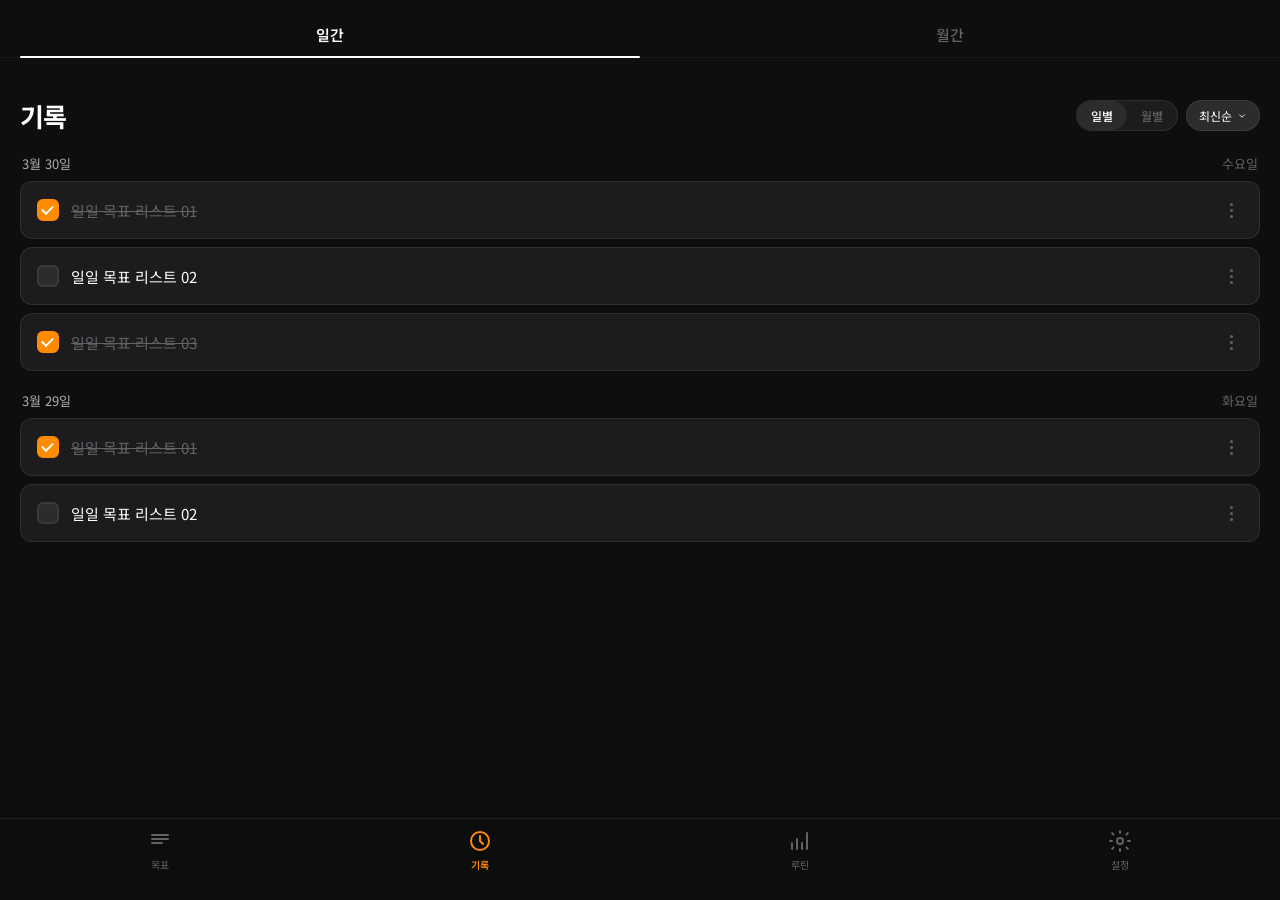
==== records.html @ 151c4922 "Add files via upload" ====
<!DOCTYPE html>
<html lang="ko">
<head>
<meta charset="UTF-8">
<meta name="viewport" content="width=device-width, initial-scale=1.0">
<title>기록</title>
<link href="https://fonts.googleapis.com/css2?family=Noto+Sans+KR:wght@400;500;600;700&display=swap" rel="stylesheet">
<link rel="stylesheet" href="common.css">
<style>
/* Sort/filter bar */
.filter-bar {
  display: flex; justify-content: flex-end; align-items: center;
  gap: 8px; margin-bottom: 20px;
}
.filter-btn {
  display: flex; align-items: center; gap: 5px;
  padding: 6px 12px; border-radius: var(--radius-full);
  background: var(--bg2); border: 1px solid var(--border);
  font-size: 12px; color: var(--text-2); cursor: pointer;
  font-family: inherit; transition: background 0.15s;
}
.filter-btn.active { background: var(--bg3); color: var(--text-1); }
.filter-btn:active { background: var(--bg3); }

/* View toggle → filter-btn 스타일과 동일하게 */
.view-toggle {
  display: flex; gap: 0;
  background: var(--bg2); border-radius: var(--radius-full);
  border: 1px solid var(--border); overflow: hidden;
}
.view-btn {
  padding: 6px 14px; font-size: 12px; font-weight: 500;
  color: var(--text-3); cursor: pointer; border: none;
  background: transparent; font-family: inherit;
  transition: all 0.15s; border-radius: var(--radius-full);
}
.view-btn.active { background: var(--bg3); color: var(--text-1); }

/* Date group */
.date-group { margin-bottom: 20px; }
.date-label {
  display: flex; justify-content: space-between;
  font-size: 13px; color: var(--text-3);
  margin-bottom: 8px; padding: 0 2px;
}
.date-label .date { color: var(--text-2); }

/* Calendar view */
.cal-header-row {
  display: flex; justify-content: space-between; align-items: center;
  margin-bottom: 12px;
}
.cal-month-btn {
  width: 30px; height: 30px; border-radius: 50%;
  background: var(--bg2); border: 1px solid var(--border);
  display: flex; align-items: center; justify-content: center;
  cursor: pointer;
}
.cal-month-title { font-size: 16px; font-weight: 600; }
.cal-days-header {
  display: grid; grid-template-columns: repeat(7,1fr);
  margin-bottom: 4px;
}
.cal-day-lbl {
  text-align: center; font-size: 11px;
  color: var(--text-3); padding: 4px 0;
}
.cal-grid { display: grid; grid-template-columns: repeat(7,1fr); gap: 3px; }
.cal-cell {
  display: flex; flex-direction: column; align-items: center;
  padding: 4px 2px; border-radius: var(--radius-sm);
  cursor: pointer; transition: background 0.15s;
}
.cal-cell:active { background: var(--bg3); }
.cal-cell.selected { background: var(--bg3); }
.cal-num { font-size: 13px; color: var(--text-2); line-height: 1.4; }
.cal-num.today { color: var(--orange); font-weight: 700; }
.cal-num.other { color: var(--text-3); opacity: 0.4; }
.cal-pct { font-size: 9px; color: var(--text-3); margin-top: 1px; }
.cal-pct.full { color: var(--text-2); }

.cal-divider { height: 0.5px; background: var(--border); margin: 16px 0; }
.cal-selected-label { font-size: 13px; color: var(--text-3); margin-bottom: 10px; }
</style>
</head>
<body>
  <div class="seg-wrap">
    <div class="seg-tab active" id="tab-daily" onclick="switchTab('daily')">일간</div>
    <div class="seg-tab" id="tab-monthly" onclick="switchTab('monthly')">월간</div>
  </div>

  <!-- Daily Records -->
  <div class="content" id="content-daily">
    <div class="page-header" style="margin-bottom:20px;">
      <div class="page-title">기록</div>
      <div style="display:flex;gap:8px;align-items:center;">
        <div class="view-toggle">
          <button class="view-btn active" id="daily-list-btn" onclick="setDailyView('list')">일별</button>
          <button class="view-btn" id="daily-cal-btn" onclick="setDailyView('calendar')">월별</button>
        </div>
        <button class="filter-btn active" id="daily-sort-btn" onclick="toggleSort(this)">
          최신순
          <svg width="10" height="10" viewBox="0 0 24 24" fill="none"><path d="M6 9l6 6 6-6" stroke="currentColor" stroke-width="2" stroke-linecap="round"/></svg>
        </button>
      </div>
    </div>

    <!-- List view -->
    <div id="daily-list-view">
      <div class="date-group">
        <div class="date-label"><span class="date">3월 30일</span><span>수요일</span></div>
        <div class="todo-list">
          <div class="todo-item">
            <div class="checkbox checked"></div>
            <span class="todo-text done">일일 목표 리스트 01</span>
            <div class="more-btn" onclick="toggleCtx(this)">
              <div class="more-dots"><span></span><span></span><span></span></div>
              <div class="ctx-menu">
                <div class="ctx-item" onclick="openEditSheet('daily', this)"><svg width="14" height="14" viewBox="0 0 24 24" fill="none"><path d="M11 4H4a2 2 0 00-2 2v14a2 2 0 002 2h14a2 2 0 002-2v-7" stroke="currentColor" stroke-width="2" stroke-linecap="round"/><path d="M18.5 2.5a2.121 2.121 0 013 3L12 15l-4 1 1-4 9.5-9.5z" stroke="currentColor" stroke-width="2" stroke-linecap="round"/></svg>수정</div>
                <div class="ctx-item delete" onclick="deleteItem(this)"><svg width="14" height="14" viewBox="0 0 24 24" fill="none"><polyline points="3 6 5 6 21 6" stroke="currentColor" stroke-width="2" stroke-linecap="round"/><path d="M19 6l-1 14a2 2 0 01-2 2H8a2 2 0 01-2-2L5 6" stroke="currentColor" stroke-width="2" stroke-linecap="round"/><path d="M10 11v6M14 11v6" stroke="currentColor" stroke-width="2" stroke-linecap="round"/></svg>삭제</div>
              </div>
            </div>
          </div>
          <div class="todo-item">
            <div class="checkbox"></div>
            <span class="todo-text">일일 목표 리스트 02</span>
            <div class="more-btn" onclick="toggleCtx(this)">
              <div class="more-dots"><span></span><span></span><span></span></div>
              <div class="ctx-menu">
                <div class="ctx-item" onclick="openEditSheet('daily', this)"><svg width="14" height="14" viewBox="0 0 24 24" fill="none"><path d="M11 4H4a2 2 0 00-2 2v14a2 2 0 002 2h14a2 2 0 002-2v-7" stroke="currentColor" stroke-width="2" stroke-linecap="round"/><path d="M18.5 2.5a2.121 2.121 0 013 3L12 15l-4 1 1-4 9.5-9.5z" stroke="currentColor" stroke-width="2" stroke-linecap="round"/></svg>수정</div>
                <div class="ctx-item delete" onclick="deleteItem(this)"><svg width="14" height="14" viewBox="0 0 24 24" fill="none"><polyline points="3 6 5 6 21 6" stroke="currentColor" stroke-width="2" stroke-linecap="round"/><path d="M19 6l-1 14a2 2 0 01-2 2H8a2 2 0 01-2-2L5 6" stroke="currentColor" stroke-width="2" stroke-linecap="round"/><path d="M10 11v6M14 11v6" stroke="currentColor" stroke-width="2" stroke-linecap="round"/></svg>삭제</div>
              </div>
            </div>
          </div>
          <div class="todo-item">
            <div class="checkbox checked"></div>
            <span class="todo-text done">일일 목표 리스트 03</span>
            <div class="more-btn" onclick="toggleCtx(this)">
              <div class="more-dots"><span></span><span></span><span></span></div>
              <div class="ctx-menu">
                <div class="ctx-item" onclick="openEditSheet('daily', this)"><svg width="14" height="14" viewBox="0 0 24 24" fill="none"><path d="M11 4H4a2 2 0 00-2 2v14a2 2 0 002 2h14a2 2 0 002-2v-7" stroke="currentColor" stroke-width="2" stroke-linecap="round"/><path d="M18.5 2.5a2.121 2.121 0 013 3L12 15l-4 1 1-4 9.5-9.5z" stroke="currentColor" stroke-width="2" stroke-linecap="round"/></svg>수정</div>
                <div class="ctx-item delete" onclick="deleteItem(this)"><svg width="14" height="14" viewBox="0 0 24 24" fill="none"><polyline points="3 6 5 6 21 6" stroke="currentColor" stroke-width="2" stroke-linecap="round"/><path d="M19 6l-1 14a2 2 0 01-2 2H8a2 2 0 01-2-2L5 6" stroke="currentColor" stroke-width="2" stroke-linecap="round"/><path d="M10 11v6M14 11v6" stroke="currentColor" stroke-width="2" stroke-linecap="round"/></svg>삭제</div>
              </div>
            </div>
          </div>
        </div>
      </div>

      <div class="date-group">
        <div class="date-label"><span class="date">3월 29일</span><span>화요일</span></div>
        <div class="todo-list">
          <div class="todo-item">
            <div class="checkbox checked"></div>
            <span class="todo-text done">일일 목표 리스트 01</span>
            <div class="more-btn" onclick="toggleCtx(this)">
              <div class="more-dots"><span></span><span></span><span></span></div>
              <div class="ctx-menu">
                <div class="ctx-item" onclick="openEditSheet('daily', this)"><svg width="14" height="14" viewBox="0 0 24 24" fill="none"><path d="M11 4H4a2 2 0 00-2 2v14a2 2 0 002 2h14a2 2 0 002-2v-7" stroke="currentColor" stroke-width="2" stroke-linecap="round"/><path d="M18.5 2.5a2.121 2.121 0 013 3L12 15l-4 1 1-4 9.5-9.5z" stroke="currentColor" stroke-width="2" stroke-linecap="round"/></svg>수정</div>
                <div class="ctx-item delete" onclick="deleteItem(this)"><svg width="14" height="14" viewBox="0 0 24 24" fill="none"><polyline points="3 6 5 6 21 6" stroke="currentColor" stroke-width="2" stroke-linecap="round"/><path d="M19 6l-1 14a2 2 0 01-2 2H8a2 2 0 01-2-2L5 6" stroke="currentColor" stroke-width="2" stroke-linecap="round"/><path d="M10 11v6M14 11v6" stroke="currentColor" stroke-width="2" stroke-linecap="round"/></svg>삭제</div>
              </div>
            </div>
          </div>
          <div class="todo-item">
            <div class="checkbox"></div>
            <span class="todo-text">일일 목표 리스트 02</span>
            <div class="more-btn" onclick="toggleCtx(this)">
              <div class="more-dots"><span></span><span></span><span></span></div>
              <div class="ctx-menu">
                <div class="ctx-item" onclick="openEditSheet('daily', this)"><svg width="14" height="14" viewBox="0 0 24 24" fill="none"><path d="M11 4H4a2 2 0 00-2 2v14a2 2 0 002 2h14a2 2 0 002-2v-7" stroke="currentColor" stroke-width="2" stroke-linecap="round"/><path d="M18.5 2.5a2.121 2.121 0 013 3L12 15l-4 1 1-4 9.5-9.5z" stroke="currentColor" stroke-width="2" stroke-linecap="round"/></svg>수정</div>
                <div class="ctx-item delete" onclick="deleteItem(this)"><svg width="14" height="14" viewBox="0 0 24 24" fill="none"><polyline points="3 6 5 6 21 6" stroke="currentColor" stroke-width="2" stroke-linecap="round"/><path d="M19 6l-1 14a2 2 0 01-2 2H8a2 2 0 01-2-2L5 6" stroke="currentColor" stroke-width="2" stroke-linecap="round"/><path d="M10 11v6M14 11v6" stroke="currentColor" stroke-width="2" stroke-linecap="round"/></svg>삭제</div>
              </div>
            </div>
          </div>
        </div>
      </div>
    </div>

    <!-- Calendar view -->
    <div id="daily-cal-view" style="display:none;">
      <div class="cal-header-row">
        <div class="cal-month-btn"><svg width="12" height="12" viewBox="0 0 24 24" fill="none"><path d="M15 18l-6-6 6-6" stroke="white" stroke-width="2" stroke-linecap="round"/></svg></div>
        <span class="cal-month-title">2026년 3월</span>
        <div class="cal-month-btn"><svg width="12" height="12" viewBox="0 0 24 24" fill="none"><path d="M9 18l6-6-6-6" stroke="white" stroke-width="2" stroke-linecap="round"/></svg></div>
      </div>
      <div class="cal-days-header">
        <div class="cal-day-lbl">일</div><div class="cal-day-lbl">월</div><div class="cal-day-lbl">화</div>
        <div class="cal-day-lbl">수</div><div class="cal-day-lbl">목</div><div class="cal-day-lbl">금</div><div class="cal-day-lbl">토</div>
      </div>
      <div class="cal-grid">
        <div class="cal-cell"><span class="cal-num other">1</span></div>
        <div class="cal-cell"><span class="cal-num">2</span><span class="cal-pct">10%</span></div>
        <div class="cal-cell"><span class="cal-num">3</span><span class="cal-pct">20%</span></div>
        <div class="cal-cell"><span class="cal-num">4</span><span class="cal-pct">34%</span></div>
        <div class="cal-cell"><span class="cal-num">5</span><span class="cal-pct full">100%</span></div>
        <div class="cal-cell"><span class="cal-num">6</span><span class="cal-pct"></span></div>
        <div class="cal-cell"><span class="cal-num">7</span><span class="cal-pct"></span></div>
        <div class="cal-cell"><span class="cal-num">8</span><span class="cal-pct"></span></div>
        <div class="cal-cell"><span class="cal-num">9</span><span class="cal-pct"></span></div>
        <div class="cal-cell"><span class="cal-num">10</span><span class="cal-pct full">100%</span></div>
        <div class="cal-cell"><span class="cal-num">11</span><span class="cal-pct">90%</span></div>
        <div class="cal-cell"><span class="cal-num">12</span><span class="cal-pct">40%</span></div>
        <div class="cal-cell"><span class="cal-num">13</span><span class="cal-pct">20%</span></div>
        <div class="cal-cell"><span class="cal-num">14</span><span class="cal-pct full">100%</span></div>
        <div class="cal-cell"><span class="cal-num">15</span><span class="cal-pct"></span></div>
        <div class="cal-cell"><span class="cal-num">16</span><span class="cal-pct"></span></div>
        <div class="cal-cell"><span class="cal-num">17</span><span class="cal-pct full">100%</span></div>
        <div class="cal-cell"><span class="cal-num">18</span><span class="cal-pct">50%</span></div>
        <div class="cal-cell"><span class="cal-num">19</span><span class="cal-pct full">100%</span></div>
        <div class="cal-cell"><span class="cal-num">20</span><span class="cal-pct"></span></div>
        <div class="cal-cell"><span class="cal-num">21</span><span class="cal-pct">60%</span></div>
        <div class="cal-cell"><span class="cal-num">22</span><span class="cal-pct">50%</span></div>
        <div class="cal-cell"><span class="cal-num">23</span><span class="cal-pct full">100%</span></div>
        <div class="cal-cell"><span class="cal-num">24</span><span class="cal-pct full">100%</span></div>
        <div class="cal-cell"><span class="cal-num">25</span><span class="cal-pct full">100%</span></div>
        <div class="cal-cell"><span class="cal-num">26</span><span class="cal-pct">80%</span></div>
        <div class="cal-cell"><span class="cal-num">27</span><span class="cal-pct"></span></div>
        <div class="cal-cell"><span class="cal-num">28</span><span class="cal-pct full">100%</span></div>
        <div class="cal-cell"><span class="cal-num">29</span><span class="cal-pct"></span></div>
        <div class="cal-cell selected"><span class="cal-num today">30</span><span class="cal-pct full">100%</span></div>
        <div class="cal-cell"><span class="cal-num other">1</span></div>
        <div class="cal-cell"><span class="cal-num other">2</span></div>
        <div class="cal-cell"><span class="cal-num other">3</span></div>
      </div>

      <div class="cal-divider"></div>
      <div class="cal-selected-label">3월 30일 수요일</div>
      <div class="todo-list">
        <div class="todo-item">
          <div class="checkbox checked"></div>
          <span class="todo-text done">일일 목표 리스트 01</span>
          <div class="more-btn" onclick="toggleCtx(this)">
            <div class="more-dots"><span></span><span></span><span></span></div>
            <div class="ctx-menu">
              <div class="ctx-item" onclick="openEditSheet('daily', this)"><svg width="14" height="14" viewBox="0 0 24 24" fill="none"><path d="M11 4H4a2 2 0 00-2 2v14a2 2 0 002 2h14a2 2 0 002-2v-7" stroke="currentColor" stroke-width="2" stroke-linecap="round"/><path d="M18.5 2.5a2.121 2.121 0 013 3L12 15l-4 1 1-4 9.5-9.5z" stroke="currentColor" stroke-width="2" stroke-linecap="round"/></svg>수정</div>
              <div class="ctx-item delete" onclick="deleteItem(this)"><svg width="14" height="14" viewBox="0 0 24 24" fill="none"><polyline points="3 6 5 6 21 6" stroke="currentColor" stroke-width="2" stroke-linecap="round"/><path d="M19 6l-1 14a2 2 0 01-2 2H8a2 2 0 01-2-2L5 6" stroke="currentColor" stroke-width="2" stroke-linecap="round"/><path d="M10 11v6M14 11v6" stroke="currentColor" stroke-width="2" stroke-linecap="round"/></svg>삭제</div>
            </div>
          </div>
        </div>
      </div>
    </div>
  </div>

  <!-- Monthly Records -->
  <div class="content" id="content-monthly" style="display:none;">
    <div class="page-header" style="margin-bottom:20px;">
      <div class="page-title">기록</div>
      <button class="filter-btn active" onclick="toggleSort(this)">
        최신순
        <svg width="10" height="10" viewBox="0 0 24 24" fill="none"><path d="M6 9l6 6 6-6" stroke="currentColor" stroke-width="2" stroke-linecap="round"/></svg>
      </button>
    </div>

    <div class="date-group">
      <div class="date-label"><span>3월, 2026년</span></div>
      <div class="todo-list">
        <div class="todo-item">
          <div class="checkbox checked"></div>
          <span class="todo-text done">월간 목표 리스트 01</span>
          <div class="more-btn" onclick="toggleCtx(this)">
            <div class="more-dots"><span></span><span></span><span></span></div>
            <div class="ctx-menu">
              <div class="ctx-item" onclick="openEditSheet('monthly', this)"><svg width="14" height="14" viewBox="0 0 24 24" fill="none"><path d="M11 4H4a2 2 0 00-2 2v14a2 2 0 002 2h14a2 2 0 002-2v-7" stroke="currentColor" stroke-width="2" stroke-linecap="round"/><path d="M18.5 2.5a2.121 2.121 0 013 3L12 15l-4 1 1-4 9.5-9.5z" stroke="currentColor" stroke-width="2" stroke-linecap="round"/></svg>수정</div>
              <div class="ctx-item delete" onclick="deleteItem(this)"><svg width="14" height="14" viewBox="0 0 24 24" fill="none"><polyline points="3 6 5 6 21 6" stroke="currentColor" stroke-width="2" stroke-linecap="round"/><path d="M19 6l-1 14a2 2 0 01-2 2H8a2 2 0 01-2-2L5 6" stroke="currentColor" stroke-width="2" stroke-linecap="round"/><path d="M10 11v6M14 11v6" stroke="currentColor" stroke-width="2" stroke-linecap="round"/></svg>삭제</div>
            </div>
          </div>
        </div>
        <div class="todo-item">
          <div class="checkbox"></div>
          <span class="todo-text">월간 목표 리스트 02</span>
          <div class="more-btn" onclick="toggleCtx(this)">
            <div class="more-dots"><span></span><span></span><span></span></div>
            <div class="ctx-menu">
              <div class="ctx-item" onclick="openEditSheet('monthly', this)"><svg width="14" height="14" viewBox="0 0 24 24" fill="none"><path d="M11 4H4a2 2 0 00-2 2v14a2 2 0 002 2h14a2 2 0 002-2v-7" stroke="currentColor" stroke-width="2" stroke-linecap="round"/><path d="M18.5 2.5a2.121 2.121 0 013 3L12 15l-4 1 1-4 9.5-9.5z" stroke="currentColor" stroke-width="2" stroke-linecap="round"/></svg>수정</div>
              <div class="ctx-item delete" onclick="deleteItem(this)"><svg width="14" height="14" viewBox="0 0 24 24" fill="none"><polyline points="3 6 5 6 21 6" stroke="currentColor" stroke-width="2" stroke-linecap="round"/><path d="M19 6l-1 14a2 2 0 01-2 2H8a2 2 0 01-2-2L5 6" stroke="currentColor" stroke-width="2" stroke-linecap="round"/><path d="M10 11v6M14 11v6" stroke="currentColor" stroke-width="2" stroke-linecap="round"/></svg>삭제</div>
            </div>
          </div>
        </div>
        <div class="todo-item">
          <div class="checkbox"></div>
          <span class="todo-text">월간 목표 리스트 03</span>
          <div class="more-btn" onclick="toggleCtx(this)">
            <div class="more-dots"><span></span><span></span><span></span></div>
            <div class="ctx-menu">
              <div class="ctx-item" onclick="openEditSheet('monthly', this)"><svg width="14" height="14" viewBox="0 0 24 24" fill="none"><path d="M11 4H4a2 2 0 00-2 2v14a2 2 0 002 2h14a2 2 0 002-2v-7" stroke="currentColor" stroke-width="2" stroke-linecap="round"/><path d="M18.5 2.5a2.121 2.121 0 013 3L12 15l-4 1 1-4 9.5-9.5z" stroke="currentColor" stroke-width="2" stroke-linecap="round"/></svg>수정</div>
              <div class="ctx-item delete" onclick="deleteItem(this)"><svg width="14" height="14" viewBox="0 0 24 24" fill="none"><polyline points="3 6 5 6 21 6" stroke="currentColor" stroke-width="2" stroke-linecap="round"/><path d="M19 6l-1 14a2 2 0 01-2 2H8a2 2 0 01-2-2L5 6" stroke="currentColor" stroke-width="2" stroke-linecap="round"/><path d="M10 11v6M14 11v6" stroke="currentColor" stroke-width="2" stroke-linecap="round"/></svg>삭제</div>
            </div>
          </div>
        </div>
      </div>
    </div>

    <div class="date-group">
      <div class="date-label"><span>2월, 2026년</span></div>
      <div class="todo-list">
        <div class="todo-item"><div class="checkbox checked"></div><span class="todo-text done">월간 목표 리스트 01</span><div class="more-btn" onclick="toggleCtx(this)"><div class="more-dots"><span></span><span></span><span></span></div><div class="ctx-menu"><div class="ctx-item" onclick="openEditSheet('monthly',this)"><svg width="14" height="14" viewBox="0 0 24 24" fill="none"><path d="M11 4H4a2 2 0 00-2 2v14a2 2 0 002 2h14a2 2 0 002-2v-7" stroke="currentColor" stroke-width="2" stroke-linecap="round"/><path d="M18.5 2.5a2.121 2.121 0 013 3L12 15l-4 1 1-4 9.5-9.5z" stroke="currentColor" stroke-width="2" stroke-linecap="round"/></svg>수정</div><div class="ctx-item delete" onclick="deleteItem(this)"><svg width="14" height="14" viewBox="0 0 24 24" fill="none"><polyline points="3 6 5 6 21 6" stroke="currentColor" stroke-width="2" stroke-linecap="round"/><path d="M19 6l-1 14a2 2 0 01-2 2H8a2 2 0 01-2-2L5 6" stroke="currentColor" stroke-width="2" stroke-linecap="round"/><path d="M10 11v6M14 11v6" stroke="currentColor" stroke-width="2" stroke-linecap="round"/></svg>삭제</div></div></div></div>
        <div class="todo-item"><div class="checkbox"></div><span class="todo-text">월간 목표 리스트 02</span><div class="more-btn" onclick="toggleCtx(this)"><div class="more-dots"><span></span><span></span><span></span></div><div class="ctx-menu"><div class="ctx-item" onclick="openEditSheet('monthly',this)"><svg width="14" height="14" viewBox="0 0 24 24" fill="none"><path d="M11 4H4a2 2 0 00-2 2v14a2 2 0 002 2h14a2 2 0 002-2v-7" stroke="currentColor" stroke-width="2" stroke-linecap="round"/><path d="M18.5 2.5a2.121 2.121 0 013 3L12 15l-4 1 1-4 9.5-9.5z" stroke="currentColor" stroke-width="2" stroke-linecap="round"/></svg>수정</div><div class="ctx-item delete" onclick="deleteItem(this)"><svg width="14" height="14" viewBox="0 0 24 24" fill="none"><polyline points="3 6 5 6 21 6" stroke="currentColor" stroke-width="2" stroke-linecap="round"/><path d="M19 6l-1 14a2 2 0 01-2 2H8a2 2 0 01-2-2L5 6" stroke="currentColor" stroke-width="2" stroke-linecap="round"/><path d="M10 11v6M14 11v6" stroke="currentColor" stroke-width="2" stroke-linecap="round"/></svg>삭제</div></div></div></div>
        <div class="todo-item"><div class="checkbox"></div><span class="todo-text">월간 목표 리스트 03</span><div class="more-btn" onclick="toggleCtx(this)"><div class="more-dots"><span></span><span></span><span></span></div><div class="ctx-menu"><div class="ctx-item" onclick="openEditSheet('monthly',this)"><svg width="14" height="14" viewBox="0 0 24 24" fill="none"><path d="M11 4H4a2 2 0 00-2 2v14a2 2 0 002 2h14a2 2 0 002-2v-7" stroke="currentColor" stroke-width="2" stroke-linecap="round"/><path d="M18.5 2.5a2.121 2.121 0 013 3L12 15l-4 1 1-4 9.5-9.5z" stroke="currentColor" stroke-width="2" stroke-linecap="round"/></svg>수정</div><div class="ctx-item delete" onclick="deleteItem(this)"><svg width="14" height="14" viewBox="0 0 24 24" fill="none"><polyline points="3 6 5 6 21 6" stroke="currentColor" stroke-width="2" stroke-linecap="round"/><path d="M19 6l-1 14a2 2 0 01-2 2H8a2 2 0 01-2-2L5 6" stroke="currentColor" stroke-width="2" stroke-linecap="round"/><path d="M10 11v6M14 11v6" stroke="currentColor" stroke-width="2" stroke-linecap="round"/></svg>삭제</div></div></div></div>
      </div>
    </div>

    <div class="date-group">
      <div class="date-label"><span>1월, 2026년</span></div>
      <div class="todo-list">
        <div class="todo-item"><div class="checkbox checked"></div><span class="todo-text done">월간 목표 리스트 01</span><div class="more-btn" onclick="toggleCtx(this)"><div class="more-dots"><span></span><span></span><span></span></div><div class="ctx-menu"><div class="ctx-item"><svg width="14" height="14" viewBox="0 0 24 24" fill="none"><path d="M11 4H4a2 2 0 00-2 2v14a2 2 0 002 2h14a2 2 0 002-2v-7" stroke="currentColor" stroke-width="2" stroke-linecap="round"/><path d="M18.5 2.5a2.121 2.121 0 013 3L12 15l-4 1 1-4 9.5-9.5z" stroke="currentColor" stroke-width="2" stroke-linecap="round"/></svg>수정</div><div class="ctx-item delete" onclick="deleteItem(this)"><svg width="14" height="14" viewBox="0 0 24 24" fill="none"><polyline points="3 6 5 6 21 6" stroke="currentColor" stroke-width="2" stroke-linecap="round"/><path d="M19 6l-1 14a2 2 0 01-2 2H8a2 2 0 01-2-2L5 6" stroke="currentColor" stroke-width="2" stroke-linecap="round"/><path d="M10 11v6M14 11v6" stroke="currentColor" stroke-width="2" stroke-linecap="round"/></svg>삭제</div></div></div></div>
      </div>
    </div>
  </div>

  <!-- Tab Bar -->
  <div class="tab-bar">
    <a class="tab-item" href="index.html">
      <svg class="tab-icon" viewBox="0 0 24 24" fill="none"><path d="M4 6h16M4 10h16M4 14h10" stroke="#636366" stroke-width="2" stroke-linecap="round"/></svg>
      <span class="tab-label">목표</span>
    </a>
    <a class="tab-item" href="records.html">
      <svg class="tab-icon" viewBox="0 0 24 24" fill="none"><circle cx="12" cy="12" r="9" stroke="#FF8C00" stroke-width="2"/><polyline points="12 7 12 12 15 15" stroke="#FF8C00" stroke-width="2" stroke-linecap="round"/></svg>
      <span class="tab-label active">기록</span>
    </a>
    <a class="tab-item" href="routine.html">
      <svg class="tab-icon" viewBox="0 0 24 24" fill="none"><path d="M4 20V14M9 20V10M14 20V14M19 20V4" stroke="#636366" stroke-width="2" stroke-linecap="round"/></svg>
      <span class="tab-label">루틴</span>
    </a>
    <a class="tab-item" href="settings.html">
      <svg class="tab-icon" viewBox="0 0 24 24" fill="none"><circle cx="12" cy="12" r="3" stroke="#636366" stroke-width="2"/><path d="M12 2v2M12 20v2M4.22 4.22l1.42 1.42M18.36 18.36l1.42 1.42M2 12h2M20 12h2M4.22 19.78l1.42-1.42M18.36 5.64l1.42-1.42" stroke="#636366" stroke-width="2" stroke-linecap="round"/></svg>
      <span class="tab-label">설정</span>
    </a>
  </div>

  <!-- Edit sheet: 일간 -->
  <div class="sheet-overlay" id="sheet-daily-edit">
    <div class="sheet">
      <div class="sheet-handle"></div>
      <div class="sheet-title">일간 목표 수정하기</div>
      <div class="form-label">목표 설정</div>
      <div class="input-wrap">
        <input class="form-input has-value" id="daily-edit-input" type="text">
        <div class="input-clear show" onclick="document.getElementById('daily-edit-input').value=''"></div>
      </div>
      <div class="form-label">루틴 설정</div>
      <div class="chip-row">
        <button class="chip" onclick="selChip(this,'excl')">없음</button>
        <button class="chip selected" onclick="selChip(this,'excl')">매일</button>
        <button class="chip" onclick="selChip(this,'multi')">월</button>
        <button class="chip" onclick="selChip(this,'multi')">화</button>
        <button class="chip" onclick="selChip(this,'multi')">수</button>
        <button class="chip" onclick="selChip(this,'multi')">목</button>
        <button class="chip" onclick="selChip(this,'multi')">금</button>
      </div>
      <div class="sheet-btns">
        <button class="btn btn-cancel" onclick="closeSheet('daily-edit')">취소</button>
        <button class="btn btn-save" onclick="closeSheet('daily-edit')">저장</button>
      </div>
    </div>
  </div>

  <!-- Edit sheet: 월간 -->
  <div class="sheet-overlay" id="sheet-monthly-edit">
    <div class="sheet">
      <div class="sheet-handle"></div>
      <div class="sheet-title">월간 목표 수정하기</div>
      <div class="form-label">목표 설정</div>
      <div class="input-wrap">
        <input class="form-input has-value" id="monthly-edit-input" type="text">
        <div class="input-clear show" onclick="document.getElementById('monthly-edit-input').value=''"></div>
      </div>
      <div class="form-label">루틴 설정</div>
      <div class="chip-row">
        <button class="chip" onclick="selChipSingle(this)">없음</button>
        <button class="chip selected" onclick="selChipSingle(this)">매월</button>
        <button class="chip" onclick="selChipSingle(this)">1월</button>
        <button class="chip" onclick="selChipSingle(this)">2월</button>
        <button class="chip" onclick="selChipSingle(this)">3월</button>
        <button class="chip" onclick="selChipSingle(this)">4월</button>
      </div>
      <div class="sheet-btns">
        <button class="btn btn-cancel" onclick="closeSheet('monthly-edit')">취소</button>
        <button class="btn btn-save" onclick="closeSheet('monthly-edit')">저장</button>
      </div>
    </div>
  </div>

</div>
<script>
let currentTab = 'daily';

function switchTab(tab) {
  currentTab = tab;
  document.getElementById('tab-daily').classList.toggle('active', tab === 'daily');
  document.getElementById('tab-monthly').classList.toggle('active', tab === 'monthly');
  document.getElementById('content-daily').style.display = tab === 'daily' ? 'block' : 'none';
  document.getElementById('content-monthly').style.display = tab === 'monthly' ? 'block' : 'none';
}

function setDailyView(view) {
  document.getElementById('daily-list-btn').classList.toggle('active', view === 'list');
  document.getElementById('daily-cal-btn').classList.toggle('active', view === 'calendar');
  document.getElementById('daily-list-view').style.display = view === 'list' ? 'block' : 'none';
  document.getElementById('daily-cal-view').style.display = view === 'calendar' ? 'block' : 'none';
  const sortBtn = document.getElementById('daily-sort-btn');
  if (view === 'calendar') {
    sortBtn.disabled = true;
    sortBtn.classList.remove('active');
    sortBtn.style.opacity = '0.3';
    sortBtn.style.cursor = 'not-allowed';
  } else {
    sortBtn.disabled = false;
    sortBtn.classList.add('active');
    sortBtn.style.opacity = '1';
    sortBtn.style.cursor = 'pointer';
  }
}

function toggleSort(btn) {
  const isLatest = btn.textContent.trim().startsWith('최신순');
  btn.innerHTML = isLatest
    ? '오래된순 <svg width="10" height="10" viewBox="0 0 24 24" fill="none"><path d="M6 15l6-6 6 6" stroke="currentColor" stroke-width="2" stroke-linecap="round"/></svg>'
    : '최신순 <svg width="10" height="10" viewBox="0 0 24 24" fill="none"><path d="M6 9l6 6 6-6" stroke="currentColor" stroke-width="2" stroke-linecap="round"/></svg>';
}

function toggleCtx(btn) {
  document.querySelectorAll('.ctx-menu.open').forEach(m => {
    if (m !== btn.querySelector('.ctx-menu')) m.classList.remove('open');
  });
  btn.querySelector('.ctx-menu').classList.toggle('open');
}

document.addEventListener('click', e => {
  if (!e.target.closest('.more-btn')) {
    document.querySelectorAll('.ctx-menu.open').forEach(m => m.classList.remove('open'));
  }
});

function openEditSheet(type, ctxItem) {
  const text = ctxItem.closest('.todo-item').querySelector('.todo-text').textContent;
  document.getElementById(type + '-edit-input').value = text;
  ctxItem.closest('.ctx-menu').classList.remove('open');
  document.getElementById('sheet-' + type + '-edit').classList.add('open');
}

function closeSheet(id) {
  document.getElementById('sheet-' + id).classList.remove('open');
}

function selChip(chip, mode) {
  const row = chip.closest('.chip-row');
  const chips = row.querySelectorAll('.chip');
  if (mode === 'excl') {
    chips.forEach(c => c.classList.remove('selected'));
    chip.classList.add('selected');
  } else {
    chips[0].classList.remove('selected');
    chips[1].classList.remove('selected');
    chip.classList.toggle('selected');
  }
}

function selChipSingle(chip) {
  chip.closest('.chip-row').querySelectorAll('.chip').forEach(c => c.classList.remove('selected'));
  chip.classList.add('selected');
}

function deleteItem(ctxItem) {
  ctxItem.closest('.todo-item').remove();
}

document.querySelectorAll('.sheet-overlay').forEach(overlay => {
  overlay.addEventListener('click', e => {
    if (e.target === overlay) closeSheet(overlay.id.replace('sheet-', ''));
  });
});
</script>
</body>
</html>
---- common.css ----
:root {
  --orange: #FF8C00;
  --orange-dim: rgba(255, 140, 0, 0.15);
  --orange-border: rgba(255, 140, 0, 0.35);
  --bg: #0E0E0E;
  --bg2: #1C1C1E;
  --bg3: #2C2C2E;
  --bg4: #3A3A3C;
  --text-1: #FFFFFF;
  --text-2: #AEAEB2;
  --text-3: #636366;
  --border: rgba(255,255,255,0.08);
  --radius-sm: 8px;
  --radius-md: 12px;
  --radius-lg: 20px;
  --radius-full: 999px;
}

* { box-sizing: border-box; margin: 0; padding: 0; -webkit-tap-highlight-color: transparent; }

body {
  font-family: 'Noto Sans KR', -apple-system, BlinkMacSystemFont, sans-serif;
  background: var(--bg);
  min-height: 100vh;
  color: var(--text-1);
}



/* Segment tabs (일간/월간) */
.seg-wrap {
  display: flex;
  flex-shrink: 0;
  position: sticky;
  top: 0;
  background: var(--bg);
  z-index: 10;
  padding: 10px 20px 0;
  box-shadow: 0 0.5px 0 var(--border);
}
.seg-tab {
  flex: 1;
  text-align: center;
  padding: 14px 0 12px;
  font-size: 15px;
  font-weight: 500;
  color: var(--text-3);
  cursor: pointer;
  position: relative;
  transition: color 0.2s;
}
.seg-tab.active {
  color: var(--text-1);
  font-weight: 600;
}
.seg-tab.active::after {
  content: '';
  position: absolute;
  bottom: -1px; left: 0; right: 0;
  height: 2px;
  background: var(--text-1);
  border-radius: 1px;
}

/* Scroll content */
.content {
  flex: 1;
  overflow-y: auto;
  padding: 40px 20px 90px;
  -ms-overflow-style: none;
  scrollbar-width: none;
}
.content::-webkit-scrollbar { display: none; }

/* Page header */
.page-header {
  display: flex;
  justify-content: space-between;
  align-items: center;
  margin-bottom: 6px;
}
.page-title { font-size: 26px; font-weight: 700; letter-spacing: -0.6px; }
.streak-chip {
  display: flex; align-items: center; gap: 5px;
  background: var(--orange-dim);
  border: 1px solid var(--orange-border);
  border-radius: var(--radius-full);
  padding: 5px 12px;
  font-size: 12px; font-weight: 600;
  color: var(--orange);
}
.page-sub { font-size: 13px; color: var(--text-3); margin-bottom: 24px; }

/* Ring chart */
.ring-wrap {
  display: flex;
  justify-content: center;
  margin-bottom: 28px;
}
.ring-container { position: relative; width: 160px; height: 160px; }
.ring-svg { width: 160px; height: 160px; }
.ring-center {
  position: absolute; top: 50%; left: 50%;
  transform: translate(-50%, -50%);
  text-align: center;
}
.ring-pct { font-size: 36px; font-weight: 700; letter-spacing: -1.5px; line-height: 1; }
.ring-pct span { font-size: 18px; font-weight: 500; margin-left: 2px; }
.ring-done { font-size: 13px; color: var(--text-2); margin-top: 4px; }
.ring-done b { color: var(--text-1); }
.ring-progress {
  transform-origin: center;
  transform: rotate(-90deg);
  transition: stroke-dashoffset 1s cubic-bezier(0.4,0,0.2,1);
}

/* Section header */
.sec-header {
  display: flex; justify-content: space-between; align-items: center;
  margin-bottom: 12px;
}
.sec-title { font-size: 16px; font-weight: 600; }
.sec-action {
  font-size: 13px; color: var(--text-3);
  cursor: pointer; padding: 4px 0;
}

/* Todo list */
.todo-list { display: flex; flex-direction: column; gap: 8px; }
.todo-item {
  display: flex; align-items: center; gap: 12px;
  background: var(--bg2);
  border-radius: var(--radius-md);
  padding: 14px 14px 14px 16px;
  border: 1px solid var(--border);
  cursor: pointer;
  transition: background 0.15s;
}
.todo-item:active { background: var(--bg3); }
.checkbox {
  width: 22px; height: 22px; border-radius: 6px;
  border: 2px solid var(--bg4);
  background: var(--bg3);
  flex-shrink: 0;
  display: flex; align-items: center; justify-content: center;
  transition: all 0.2s;
}
.checkbox.checked {
  background: var(--orange);
  border-color: var(--orange);
}
.checkbox.checked::after {
  content: '';
  width: 9px; height: 5px;
  border-left: 2px solid white;
  border-bottom: 2px solid white;
  transform: rotate(-45deg) translate(0.5px, -2px);
  display: block;
}
.todo-text {
  flex: 1;
  font-size: 15px; font-weight: 400;
  color: var(--text-1);
}
.todo-text.done {
  color: var(--text-3);
  text-decoration: line-through;
}
.more-btn {
  width: 28px; height: 28px;
  display: flex; align-items: center; justify-content: center;
  flex-shrink: 0; cursor: pointer;
  border-radius: var(--radius-sm);
  transition: background 0.15s;
  position: relative;
}
.more-btn:active { background: var(--bg4); }
.more-dots {
  display: flex; flex-direction: column; gap: 3px;
  align-items: center;
}
.more-dots span {
  width: 3px; height: 3px; border-radius: 50%;
  background: var(--text-3);
}

/* Context menu */
.ctx-menu {
  position: absolute;
  right: 0; top: 32px;
  background: var(--bg3);
  border: 1px solid var(--border);
  border-radius: var(--radius-md);
  overflow: hidden;
  z-index: 100;
  min-width: 120px;
  box-shadow: 0 8px 24px rgba(0,0,0,0.4);
  display: none;
}
.ctx-menu.open { display: block; }
.ctx-item {
  display: flex; align-items: center; gap: 10px;
  padding: 12px 16px;
  font-size: 14px; color: var(--text-1);
  cursor: pointer;
  transition: background 0.15s;
  border-bottom: 0.5px solid var(--border);
}
.ctx-item:last-child { border-bottom: none; }
.ctx-item:active { background: var(--bg4); }
.ctx-item.delete { color: #FF453A; }

/* FAB */
.fab {
  position: fixed;
  bottom: 94px; right: 16px;
  width: 52px; height: 52px;
  border-radius: 50%;
  background: var(--orange);
  box-shadow: 0 4px 20px rgba(255,140,0,0.45);
  display: flex; align-items: center; justify-content: center;
  cursor: pointer;
  transition: transform 0.15s, box-shadow 0.15s;
  z-index: 50;
  border: none;
}
.fab:active { transform: scale(0.93); }.fab-icon { position: relative; width: 18px; height: 18px; }
.fab-icon::before, .fab-icon::after {
  content: ''; position: absolute;
  background: white; border-radius: 2px;
  top: 50%; left: 50%; transform: translate(-50%,-50%);
}
.fab-icon::before { width: 18px; height: 2px; }
.fab-icon::after { width: 2px; height: 18px; }

/* Tab bar */
.tab-bar {
  position: fixed;
  bottom: 0; left: 0; right: 0;
  background: rgba(14,14,14,0.94);
  backdrop-filter: blur(20px);
  -webkit-backdrop-filter: blur(20px);
  border-top: 0.5px solid var(--border);
  display: flex; justify-content: space-around;
  padding: 10px 0 28px;
  z-index: 100;
}
.tab-item {
  display: flex; flex-direction: column; align-items: center; gap: 4px;
  cursor: pointer; padding: 0 10px;
  transition: transform 0.15s;
  text-decoration: none;
}
.tab-item:active { transform: scale(0.92); }
.tab-icon { width: 24px; height: 24px; }
.tab-label { font-size: 10px; color: var(--text-3); font-weight: 400; }
.tab-label.active { color: var(--orange); font-weight: 600; }

/* Bottom sheet */
.sheet-overlay {
  position: fixed; inset: 0;
  background: rgba(0,0,0,0.55);
  z-index: 200;
  display: none;
  align-items: flex-end;
  justify-content: center;
}
.sheet-overlay.open { display: flex; }
.sheet {
  background: var(--bg2);
  border-radius: var(--radius-lg) var(--radius-lg) 0 0;
  padding: 12px 20px 40px;
  width: 390px;
  animation: slideUp 0.3s cubic-bezier(0.32,0.72,0,1) both;
}
@keyframes slideUp {
  from { transform: translateY(100%); }
  to { transform: translateY(0); }
}
.sheet-handle {
  width: 36px; height: 4px; border-radius: 2px;
  background: var(--bg4); margin: 0 auto 20px;
}
.sheet-title { font-size: 17px; font-weight: 700; margin-bottom: 20px; }
.form-label { font-size: 12px; color: var(--text-3); font-weight: 500; margin-bottom: 8px; letter-spacing: 0.02em; }
.form-input {
  width: 100%;
  background: var(--bg3);
  border: 1px solid var(--border);
  border-radius: var(--radius-md);
  padding: 13px 14px;
  color: var(--text-1);
  font-size: 15px;
  font-family: inherit;
  outline: none;
  transition: border-color 0.2s;
  margin-bottom: 16px;
}
.form-input:focus { border-color: var(--orange); }
.form-input.has-value { padding-right: 40px; }
.input-wrap { position: relative; }
.input-clear {
  position: absolute; right: 12px; top: 50%; transform: translateY(-50%);
  width: 18px; height: 18px; border-radius: 50%;
  background: var(--bg4);
  display: flex; align-items: center; justify-content: center;
  cursor: pointer; display: none;
}
.input-clear.show { display: flex; }
.input-clear::before, .input-clear::after {
  content: ''; position: absolute;
  width: 9px; height: 1.5px;
  background: var(--text-2);
  border-radius: 1px;
}
.input-clear::before { transform: rotate(45deg); }
.input-clear::after { transform: rotate(-45deg); }

/* Routine chips */
.chip-row {
  display: flex;
  gap: 8px;
  flex-wrap: nowrap;
  overflow-x: auto;
  margin-bottom: 20px;
  -ms-overflow-style: none;
  scrollbar-width: none;
  padding-bottom: 2px;
}
.chip-row::-webkit-scrollbar { display: none; }
.chip {
  height: 32px;
  width: 50px;
  border-radius: var(--radius-full);
  background: var(--bg3);
  border: 1px solid var(--border);
  font-size: 13px; font-weight: 500;
  color: var(--text-2);
  cursor: pointer;
  transition: all 0.15s;
  font-family: inherit;
  flex-shrink: 0;
  display: inline-flex;
  align-items: center;
  justify-content: center;
  white-space: nowrap;
  box-sizing: border-box;
}
.chip.chip-sm { width: 40px; }
.chip.selected {
  background: var(--text-1);
  border-color: var(--text-1);
  color: var(--bg);
}

/* Sheet buttons */
.sheet-btns { display: grid; grid-template-columns: 1fr 1fr; gap: 10px; margin-top: 4px; }
.btn {
  padding: 14px;
  border-radius: var(--radius-md);
  font-size: 15px; font-weight: 600;
  cursor: pointer; border: none;
  font-family: inherit;
  transition: opacity 0.15s;
}
.btn:active { opacity: 0.8; }
.btn-cancel { background: var(--bg3); color: var(--text-2); }
.btn-save {
  background: var(--text-1);
  color: var(--bg);
}
.btn-save:disabled {
  background: var(--bg3);
  color: var(--text-3);
  cursor: not-allowed;
}

@keyframes fadeUp {
  from { opacity: 0; transform: translateY(12px); }
  to { opacity: 1; transform: translateY(0); }
}
.content { animation: fadeUp 0.35s ease both; }
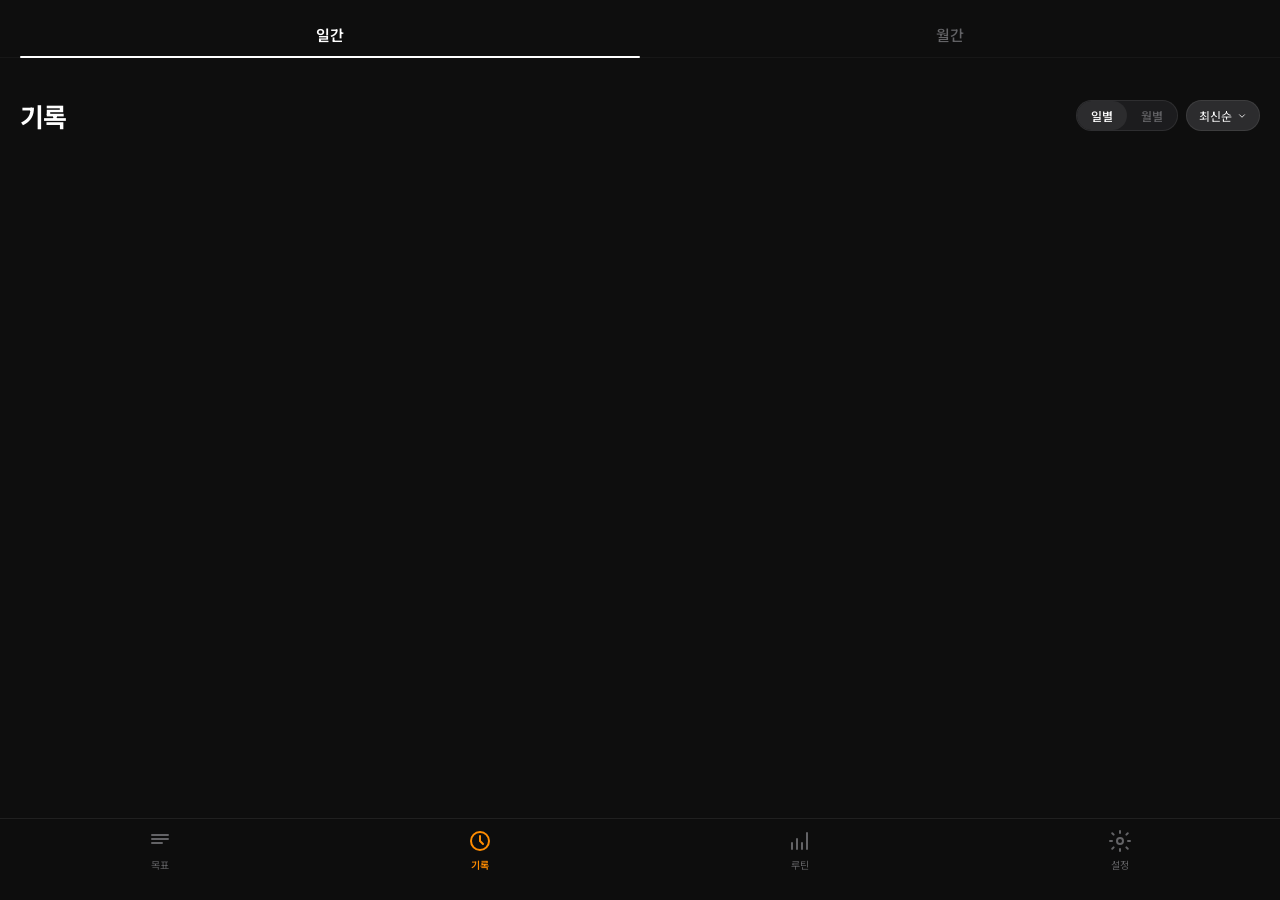
==== commit ce5cf4c0: "Add files via upload" ====
--- a/records.html
+++ b/records.html
@@ -7,467 +7,97 @@
 <link href="https://fonts.googleapis.com/css2?family=Noto+Sans+KR:wght@400;500;600;700&display=swap" rel="stylesheet">
 <link rel="stylesheet" href="common.css">
 <style>
-/* Sort/filter bar */
-.filter-bar {
-  display: flex; justify-content: flex-end; align-items: center;
-  gap: 8px; margin-bottom: 20px;
-}
-.filter-btn {
-  display: flex; align-items: center; gap: 5px;
-  padding: 6px 12px; border-radius: var(--radius-full);
-  background: var(--bg2); border: 1px solid var(--border);
-  font-size: 12px; color: var(--text-2); cursor: pointer;
-  font-family: inherit; transition: background 0.15s;
-}
-.filter-btn.active { background: var(--bg3); color: var(--text-1); }
-.filter-btn:active { background: var(--bg3); }
-
-/* View toggle → filter-btn 스타일과 동일하게 */
-.view-toggle {
-  display: flex; gap: 0;
-  background: var(--bg2); border-radius: var(--radius-full);
-  border: 1px solid var(--border); overflow: hidden;
-}
-.view-btn {
-  padding: 6px 14px; font-size: 12px; font-weight: 500;
-  color: var(--text-3); cursor: pointer; border: none;
-  background: transparent; font-family: inherit;
-  transition: all 0.15s; border-radius: var(--radius-full);
-}
-.view-btn.active { background: var(--bg3); color: var(--text-1); }
-
-/* Date group */
-.date-group { margin-bottom: 20px; }
-.date-label {
-  display: flex; justify-content: space-between;
-  font-size: 13px; color: var(--text-3);
-  margin-bottom: 8px; padding: 0 2px;
-}
-.date-label .date { color: var(--text-2); }
-
-/* Calendar view */
-.cal-header-row {
-  display: flex; justify-content: space-between; align-items: center;
-  margin-bottom: 12px;
-}
-.cal-month-btn {
-  width: 30px; height: 30px; border-radius: 50%;
-  background: var(--bg2); border: 1px solid var(--border);
-  display: flex; align-items: center; justify-content: center;
-  cursor: pointer;
-}
-.cal-month-title { font-size: 16px; font-weight: 600; }
-.cal-days-header {
-  display: grid; grid-template-columns: repeat(7,1fr);
-  margin-bottom: 4px;
-}
-.cal-day-lbl {
-  text-align: center; font-size: 11px;
-  color: var(--text-3); padding: 4px 0;
-}
-.cal-grid { display: grid; grid-template-columns: repeat(7,1fr); gap: 3px; }
-.cal-cell {
-  display: flex; flex-direction: column; align-items: center;
-  padding: 4px 2px; border-radius: var(--radius-sm);
-  cursor: pointer; transition: background 0.15s;
-}
-.cal-cell:active { background: var(--bg3); }
-.cal-cell.selected { background: var(--bg3); }
-.cal-num { font-size: 13px; color: var(--text-2); line-height: 1.4; }
-.cal-num.today { color: var(--orange); font-weight: 700; }
-.cal-num.other { color: var(--text-3); opacity: 0.4; }
-.cal-pct { font-size: 9px; color: var(--text-3); margin-top: 1px; }
-.cal-pct.full { color: var(--text-2); }
-
-.cal-divider { height: 0.5px; background: var(--border); margin: 16px 0; }
-.cal-selected-label { font-size: 13px; color: var(--text-3); margin-bottom: 10px; }
+.filter-btn{display:flex;align-items:center;gap:5px;padding:6px 12px;border-radius:var(--radius-full);background:var(--bg2);border:1px solid var(--border);font-size:12px;color:var(--text-2);cursor:pointer;font-family:inherit;transition:background 0.15s;}
+.filter-btn.active{background:var(--bg3);color:var(--text-1);}
+.filter-btn:disabled{opacity:0.3;cursor:not-allowed;}
+.view-toggle{display:flex;background:var(--bg2);border-radius:var(--radius-full);border:1px solid var(--border);overflow:hidden;}
+.view-btn{padding:6px 14px;font-size:12px;font-weight:500;color:var(--text-3);cursor:pointer;border:none;background:transparent;font-family:inherit;transition:all 0.15s;border-radius:var(--radius-full);}
+.view-btn.active{background:var(--bg3);color:var(--text-1);}
+.date-group{margin-bottom:20px;}
+.date-label{display:flex;justify-content:space-between;font-size:13px;color:var(--text-3);margin-bottom:8px;padding:0 2px;}
+.date-label .date{color:var(--text-2);}
+.cal-header-row{display:flex;justify-content:space-between;align-items:center;margin-bottom:12px;}
+.cal-month-btn{width:30px;height:30px;border-radius:50%;background:var(--bg2);border:1px solid var(--border);display:flex;align-items:center;justify-content:center;cursor:pointer;}
+.cal-month-title{font-size:16px;font-weight:600;}
+.cal-days-header{display:grid;grid-template-columns:repeat(7,1fr);margin-bottom:4px;}
+.cal-day-lbl{text-align:center;font-size:11px;color:var(--text-3);padding:4px 0;}
+.cal-grid{display:grid;grid-template-columns:repeat(7,1fr);gap:3px;}
+.cal-cell{display:flex;flex-direction:column;align-items:center;padding:4px 2px;border-radius:var(--radius-sm);cursor:pointer;transition:background 0.15s;}
+.cal-cell:active{background:var(--bg3);}
+.cal-cell.selected{background:var(--bg3);}
+.cal-num{font-size:13px;color:var(--text-2);line-height:1.4;}
+.cal-num.today{color:var(--orange);font-weight:700;}
+.cal-num.other{color:var(--text-3);opacity:0.4;}
+.cal-pct{font-size:9px;color:var(--text-3);margin-top:1px;}
+.cal-pct.full{color:var(--text-2);}
+.cal-divider{height:0.5px;background:var(--border);margin:16px 0;}
+.cal-selected-label{font-size:13px;color:var(--text-3);margin-bottom:10px;}
+.empty-state{text-align:center;padding:40px 20px;color:var(--text-3);font-size:14px;}
+.record-check{width:20px;height:20px;border-radius:5px;flex-shrink:0;border:1.5px solid var(--border);display:flex;align-items:center;justify-content:center;}
+.record-check.checked{background:var(--orange);border-color:var(--orange);}
+.record-check.checked::after{content:'';width:8px;height:5px;border-left:2px solid white;border-bottom:2px solid white;transform:rotate(-45deg) translate(0.5px,-2px);display:block;}
+.record-done{color:var(--text-3);text-decoration:line-through;}
 </style>
 </head>
 <body>
-  <div class="seg-wrap">
-    <div class="seg-tab active" id="tab-daily" onclick="switchTab('daily')">일간</div>
-    <div class="seg-tab" id="tab-monthly" onclick="switchTab('monthly')">월간</div>
-  </div>
-
-  <!-- Daily Records -->
-  <div class="content" id="content-daily">
-    <div class="page-header" style="margin-bottom:20px;">
-      <div class="page-title">기록</div>
-      <div style="display:flex;gap:8px;align-items:center;">
-        <div class="view-toggle">
-          <button class="view-btn active" id="daily-list-btn" onclick="setDailyView('list')">일별</button>
-          <button class="view-btn" id="daily-cal-btn" onclick="setDailyView('calendar')">월별</button>
-        </div>
-        <button class="filter-btn active" id="daily-sort-btn" onclick="toggleSort(this)">
-          최신순
-          <svg width="10" height="10" viewBox="0 0 24 24" fill="none"><path d="M6 9l6 6 6-6" stroke="currentColor" stroke-width="2" stroke-linecap="round"/></svg>
-        </button>
-      </div>
-    </div>
-
-    <!-- List view -->
-    <div id="daily-list-view">
-      <div class="date-group">
-        <div class="date-label"><span class="date">3월 30일</span><span>수요일</span></div>
-        <div class="todo-list">
-          <div class="todo-item">
-            <div class="checkbox checked"></div>
-            <span class="todo-text done">일일 목표 리스트 01</span>
-            <div class="more-btn" onclick="toggleCtx(this)">
-              <div class="more-dots"><span></span><span></span><span></span></div>
-              <div class="ctx-menu">
-                <div class="ctx-item" onclick="openEditSheet('daily', this)"><svg width="14" height="14" viewBox="0 0 24 24" fill="none"><path d="M11 4H4a2 2 0 00-2 2v14a2 2 0 002 2h14a2 2 0 002-2v-7" stroke="currentColor" stroke-width="2" stroke-linecap="round"/><path d="M18.5 2.5a2.121 2.121 0 013 3L12 15l-4 1 1-4 9.5-9.5z" stroke="currentColor" stroke-width="2" stroke-linecap="round"/></svg>수정</div>
-                <div class="ctx-item delete" onclick="deleteItem(this)"><svg width="14" height="14" viewBox="0 0 24 24" fill="none"><polyline points="3 6 5 6 21 6" stroke="currentColor" stroke-width="2" stroke-linecap="round"/><path d="M19 6l-1 14a2 2 0 01-2 2H8a2 2 0 01-2-2L5 6" stroke="currentColor" stroke-width="2" stroke-linecap="round"/><path d="M10 11v6M14 11v6" stroke="currentColor" stroke-width="2" stroke-linecap="round"/></svg>삭제</div>
-              </div>
-            </div>
-          </div>
-          <div class="todo-item">
-            <div class="checkbox"></div>
-            <span class="todo-text">일일 목표 리스트 02</span>
-            <div class="more-btn" onclick="toggleCtx(this)">
-              <div class="more-dots"><span></span><span></span><span></span></div>
-              <div class="ctx-menu">
-                <div class="ctx-item" onclick="openEditSheet('daily', this)"><svg width="14" height="14" viewBox="0 0 24 24" fill="none"><path d="M11 4H4a2 2 0 00-2 2v14a2 2 0 002 2h14a2 2 0 002-2v-7" stroke="currentColor" stroke-width="2" stroke-linecap="round"/><path d="M18.5 2.5a2.121 2.121 0 013 3L12 15l-4 1 1-4 9.5-9.5z" stroke="currentColor" stroke-width="2" stroke-linecap="round"/></svg>수정</div>
-                <div class="ctx-item delete" onclick="deleteItem(this)"><svg width="14" height="14" viewBox="0 0 24 24" fill="none"><polyline points="3 6 5 6 21 6" stroke="currentColor" stroke-width="2" stroke-linecap="round"/><path d="M19 6l-1 14a2 2 0 01-2 2H8a2 2 0 01-2-2L5 6" stroke="currentColor" stroke-width="2" stroke-linecap="round"/><path d="M10 11v6M14 11v6" stroke="currentColor" stroke-width="2" stroke-linecap="round"/></svg>삭제</div>
-              </div>
-            </div>
-          </div>
-          <div class="todo-item">
-            <div class="checkbox checked"></div>
-            <span class="todo-text done">일일 목표 리스트 03</span>
-            <div class="more-btn" onclick="toggleCtx(this)">
-              <div class="more-dots"><span></span><span></span><span></span></div>
-              <div class="ctx-menu">
-                <div class="ctx-item" onclick="openEditSheet('daily', this)"><svg width="14" height="14" viewBox="0 0 24 24" fill="none"><path d="M11 4H4a2 2 0 00-2 2v14a2 2 0 002 2h14a2 2 0 002-2v-7" stroke="currentColor" stroke-width="2" stroke-linecap="round"/><path d="M18.5 2.5a2.121 2.121 0 013 3L12 15l-4 1 1-4 9.5-9.5z" stroke="currentColor" stroke-width="2" stroke-linecap="round"/></svg>수정</div>
-                <div class="ctx-item delete" onclick="deleteItem(this)"><svg width="14" height="14" viewBox="0 0 24 24" fill="none"><polyline points="3 6 5 6 21 6" stroke="currentColor" stroke-width="2" stroke-linecap="round"/><path d="M19 6l-1 14a2 2 0 01-2 2H8a2 2 0 01-2-2L5 6" stroke="currentColor" stroke-width="2" stroke-linecap="round"/><path d="M10 11v6M14 11v6" stroke="currentColor" stroke-width="2" stroke-linecap="round"/></svg>삭제</div>
-              </div>
-            </div>
-          </div>
-        </div>
-      </div>
-
-      <div class="date-group">
-        <div class="date-label"><span class="date">3월 29일</span><span>화요일</span></div>
-        <div class="todo-list">
-          <div class="todo-item">
-            <div class="checkbox checked"></div>
-            <span class="todo-text done">일일 목표 리스트 01</span>
-            <div class="more-btn" onclick="toggleCtx(this)">
-              <div class="more-dots"><span></span><span></span><span></span></div>
-              <div class="ctx-menu">
-                <div class="ctx-item" onclick="openEditSheet('daily', this)"><svg width="14" height="14" viewBox="0 0 24 24" fill="none"><path d="M11 4H4a2 2 0 00-2 2v14a2 2 0 002 2h14a2 2 0 002-2v-7" stroke="currentColor" stroke-width="2" stroke-linecap="round"/><path d="M18.5 2.5a2.121 2.121 0 013 3L12 15l-4 1 1-4 9.5-9.5z" stroke="currentColor" stroke-width="2" stroke-linecap="round"/></svg>수정</div>
-                <div class="ctx-item delete" onclick="deleteItem(this)"><svg width="14" height="14" viewBox="0 0 24 24" fill="none"><polyline points="3 6 5 6 21 6" stroke="currentColor" stroke-width="2" stroke-linecap="round"/><path d="M19 6l-1 14a2 2 0 01-2 2H8a2 2 0 01-2-2L5 6" stroke="currentColor" stroke-width="2" stroke-linecap="round"/><path d="M10 11v6M14 11v6" stroke="currentColor" stroke-width="2" stroke-linecap="round"/></svg>삭제</div>
-              </div>
-            </div>
-          </div>
-          <div class="todo-item">
-            <div class="checkbox"></div>
-            <span class="todo-text">일일 목표 리스트 02</span>
-            <div class="more-btn" onclick="toggleCtx(this)">
-              <div class="more-dots"><span></span><span></span><span></span></div>
-              <div class="ctx-menu">
-                <div class="ctx-item" onclick="openEditSheet('daily', this)"><svg width="14" height="14" viewBox="0 0 24 24" fill="none"><path d="M11 4H4a2 2 0 00-2 2v14a2 2 0 002 2h14a2 2 0 002-2v-7" stroke="currentColor" stroke-width="2" stroke-linecap="round"/><path d="M18.5 2.5a2.121 2.121 0 013 3L12 15l-4 1 1-4 9.5-9.5z" stroke="currentColor" stroke-width="2" stroke-linecap="round"/></svg>수정</div>
-                <div class="ctx-item delete" onclick="deleteItem(this)"><svg width="14" height="14" viewBox="0 0 24 24" fill="none"><polyline points="3 6 5 6 21 6" stroke="currentColor" stroke-width="2" stroke-linecap="round"/><path d="M19 6l-1 14a2 2 0 01-2 2H8a2 2 0 01-2-2L5 6" stroke="currentColor" stroke-width="2" stroke-linecap="round"/><path d="M10 11v6M14 11v6" stroke="currentColor" stroke-width="2" stroke-linecap="round"/></svg>삭제</div>
-              </div>
-            </div>
-          </div>
-        </div>
-      </div>
-    </div>
-
-    <!-- Calendar view -->
-    <div id="daily-cal-view" style="display:none;">
-      <div class="cal-header-row">
-        <div class="cal-month-btn"><svg width="12" height="12" viewBox="0 0 24 24" fill="none"><path d="M15 18l-6-6 6-6" stroke="white" stroke-width="2" stroke-linecap="round"/></svg></div>
-        <span class="cal-month-title">2026년 3월</span>
-        <div class="cal-month-btn"><svg width="12" height="12" viewBox="0 0 24 24" fill="none"><path d="M9 18l6-6-6-6" stroke="white" stroke-width="2" stroke-linecap="round"/></svg></div>
-      </div>
-      <div class="cal-days-header">
-        <div class="cal-day-lbl">일</div><div class="cal-day-lbl">월</div><div class="cal-day-lbl">화</div>
-        <div class="cal-day-lbl">수</div><div class="cal-day-lbl">목</div><div class="cal-day-lbl">금</div><div class="cal-day-lbl">토</div>
-      </div>
-      <div class="cal-grid">
-        <div class="cal-cell"><span class="cal-num other">1</span></div>
-        <div class="cal-cell"><span class="cal-num">2</span><span class="cal-pct">10%</span></div>
-        <div class="cal-cell"><span class="cal-num">3</span><span class="cal-pct">20%</span></div>
-        <div class="cal-cell"><span class="cal-num">4</span><span class="cal-pct">34%</span></div>
-        <div class="cal-cell"><span class="cal-num">5</span><span class="cal-pct full">100%</span></div>
-        <div class="cal-cell"><span class="cal-num">6</span><span class="cal-pct"></span></div>
-        <div class="cal-cell"><span class="cal-num">7</span><span class="cal-pct"></span></div>
-        <div class="cal-cell"><span class="cal-num">8</span><span class="cal-pct"></span></div>
-        <div class="cal-cell"><span class="cal-num">9</span><span class="cal-pct"></span></div>
-        <div class="cal-cell"><span class="cal-num">10</span><span class="cal-pct full">100%</span></div>
-        <div class="cal-cell"><span class="cal-num">11</span><span class="cal-pct">90%</span></div>
-        <div class="cal-cell"><span class="cal-num">12</span><span class="cal-pct">40%</span></div>
-        <div class="cal-cell"><span class="cal-num">13</span><span class="cal-pct">20%</span></div>
-        <div class="cal-cell"><span class="cal-num">14</span><span class="cal-pct full">100%</span></div>
-        <div class="cal-cell"><span class="cal-num">15</span><span class="cal-pct"></span></div>
-        <div class="cal-cell"><span class="cal-num">16</span><span class="cal-pct"></span></div>
-        <div class="cal-cell"><span class="cal-num">17</span><span class="cal-pct full">100%</span></div>
-        <div class="cal-cell"><span class="cal-num">18</span><span class="cal-pct">50%</span></div>
-        <div class="cal-cell"><span class="cal-num">19</span><span class="cal-pct full">100%</span></div>
-        <div class="cal-cell"><span class="cal-num">20</span><span class="cal-pct"></span></div>
-        <div class="cal-cell"><span class="cal-num">21</span><span class="cal-pct">60%</span></div>
-        <div class="cal-cell"><span class="cal-num">22</span><span class="cal-pct">50%</span></div>
-        <div class="cal-cell"><span class="cal-num">23</span><span class="cal-pct full">100%</span></div>
-        <div class="cal-cell"><span class="cal-num">24</span><span class="cal-pct full">100%</span></div>
-        <div class="cal-cell"><span class="cal-num">25</span><span class="cal-pct full">100%</span></div>
-        <div class="cal-cell"><span class="cal-num">26</span><span class="cal-pct">80%</span></div>
-        <div class="cal-cell"><span class="cal-num">27</span><span class="cal-pct"></span></div>
-        <div class="cal-cell"><span class="cal-num">28</span><span class="cal-pct full">100%</span></div>
-        <div class="cal-cell"><span class="cal-num">29</span><span class="cal-pct"></span></div>
-        <div class="cal-cell selected"><span class="cal-num today">30</span><span class="cal-pct full">100%</span></div>
-        <div class="cal-cell"><span class="cal-num other">1</span></div>
-        <div class="cal-cell"><span class="cal-num other">2</span></div>
-        <div class="cal-cell"><span class="cal-num other">3</span></div>
-      </div>
-
-      <div class="cal-divider"></div>
-      <div class="cal-selected-label">3월 30일 수요일</div>
-      <div class="todo-list">
-        <div class="todo-item">
-          <div class="checkbox checked"></div>
-          <span class="todo-text done">일일 목표 리스트 01</span>
-          <div class="more-btn" onclick="toggleCtx(this)">
-            <div class="more-dots"><span></span><span></span><span></span></div>
-            <div class="ctx-menu">
-              <div class="ctx-item" onclick="openEditSheet('daily', this)"><svg width="14" height="14" viewBox="0 0 24 24" fill="none"><path d="M11 4H4a2 2 0 00-2 2v14a2 2 0 002 2h14a2 2 0 002-2v-7" stroke="currentColor" stroke-width="2" stroke-linecap="round"/><path d="M18.5 2.5a2.121 2.121 0 013 3L12 15l-4 1 1-4 9.5-9.5z" stroke="currentColor" stroke-width="2" stroke-linecap="round"/></svg>수정</div>
-              <div class="ctx-item delete" onclick="deleteItem(this)"><svg width="14" height="14" viewBox="0 0 24 24" fill="none"><polyline points="3 6 5 6 21 6" stroke="currentColor" stroke-width="2" stroke-linecap="round"/><path d="M19 6l-1 14a2 2 0 01-2 2H8a2 2 0 01-2-2L5 6" stroke="currentColor" stroke-width="2" stroke-linecap="round"/><path d="M10 11v6M14 11v6" stroke="currentColor" stroke-width="2" stroke-linecap="round"/></svg>삭제</div>
-            </div>
-          </div>
-        </div>
-      </div>
+<div class="seg-wrap">
+  <div class="seg-tab active" id="tab-daily" onclick="switchTab('daily')">일간</div>
+  <div class="seg-tab" id="tab-monthly" onclick="switchTab('monthly')">월간</div>
+</div>
+<div class="content" id="content-daily">
+  <div class="page-header" style="margin-bottom:20px;">
+    <div class="page-title">기록</div>
+    <div style="display:flex;gap:8px;align-items:center;">
+      <div class="view-toggle"><button class="view-btn active" id="daily-list-btn" onclick="setDailyView('list')">일별</button><button class="view-btn" id="daily-cal-btn" onclick="setDailyView('calendar')">월별</button></div>
+      <button class="filter-btn active" id="daily-sort-btn" onclick="toggleSort('daily')">최신순 <svg width="10" height="10" viewBox="0 0 24 24" fill="none"><path d="M6 9l6 6 6-6" stroke="currentColor" stroke-width="2" stroke-linecap="round"/></svg></button>
     </div>
   </div>
-
-  <!-- Monthly Records -->
-  <div class="content" id="content-monthly" style="display:none;">
-    <div class="page-header" style="margin-bottom:20px;">
-      <div class="page-title">기록</div>
-      <button class="filter-btn active" onclick="toggleSort(this)">
-        최신순
-        <svg width="10" height="10" viewBox="0 0 24 24" fill="none"><path d="M6 9l6 6 6-6" stroke="currentColor" stroke-width="2" stroke-linecap="round"/></svg>
-      </button>
-    </div>
-
-    <div class="date-group">
-      <div class="date-label"><span>3월, 2026년</span></div>
-      <div class="todo-list">
-        <div class="todo-item">
-          <div class="checkbox checked"></div>
-          <span class="todo-text done">월간 목표 리스트 01</span>
-          <div class="more-btn" onclick="toggleCtx(this)">
-            <div class="more-dots"><span></span><span></span><span></span></div>
-            <div class="ctx-menu">
-              <div class="ctx-item" onclick="openEditSheet('monthly', this)"><svg width="14" height="14" viewBox="0 0 24 24" fill="none"><path d="M11 4H4a2 2 0 00-2 2v14a2 2 0 002 2h14a2 2 0 002-2v-7" stroke="currentColor" stroke-width="2" stroke-linecap="round"/><path d="M18.5 2.5a2.121 2.121 0 013 3L12 15l-4 1 1-4 9.5-9.5z" stroke="currentColor" stroke-width="2" stroke-linecap="round"/></svg>수정</div>
-              <div class="ctx-item delete" onclick="deleteItem(this)"><svg width="14" height="14" viewBox="0 0 24 24" fill="none"><polyline points="3 6 5 6 21 6" stroke="currentColor" stroke-width="2" stroke-linecap="round"/><path d="M19 6l-1 14a2 2 0 01-2 2H8a2 2 0 01-2-2L5 6" stroke="currentColor" stroke-width="2" stroke-linecap="round"/><path d="M10 11v6M14 11v6" stroke="currentColor" stroke-width="2" stroke-linecap="round"/></svg>삭제</div>
-            </div>
-          </div>
-        </div>
-        <div class="todo-item">
-          <div class="checkbox"></div>
-          <span class="todo-text">월간 목표 리스트 02</span>
-          <div class="more-btn" onclick="toggleCtx(this)">
-            <div class="more-dots"><span></span><span></span><span></span></div>
-            <div class="ctx-menu">
-              <div class="ctx-item" onclick="openEditSheet('monthly', this)"><svg width="14" height="14" viewBox="0 0 24 24" fill="none"><path d="M11 4H4a2 2 0 00-2 2v14a2 2 0 002 2h14a2 2 0 002-2v-7" stroke="currentColor" stroke-width="2" stroke-linecap="round"/><path d="M18.5 2.5a2.121 2.121 0 013 3L12 15l-4 1 1-4 9.5-9.5z" stroke="currentColor" stroke-width="2" stroke-linecap="round"/></svg>수정</div>
-              <div class="ctx-item delete" onclick="deleteItem(this)"><svg width="14" height="14" viewBox="0 0 24 24" fill="none"><polyline points="3 6 5 6 21 6" stroke="currentColor" stroke-width="2" stroke-linecap="round"/><path d="M19 6l-1 14a2 2 0 01-2 2H8a2 2 0 01-2-2L5 6" stroke="currentColor" stroke-width="2" stroke-linecap="round"/><path d="M10 11v6M14 11v6" stroke="currentColor" stroke-width="2" stroke-linecap="round"/></svg>삭제</div>
-            </div>
-          </div>
-        </div>
-        <div class="todo-item">
-          <div class="checkbox"></div>
-          <span class="todo-text">월간 목표 리스트 03</span>
-          <div class="more-btn" onclick="toggleCtx(this)">
-            <div class="more-dots"><span></span><span></span><span></span></div>
-            <div class="ctx-menu">
-              <div class="ctx-item" onclick="openEditSheet('monthly', this)"><svg width="14" height="14" viewBox="0 0 24 24" fill="none"><path d="M11 4H4a2 2 0 00-2 2v14a2 2 0 002 2h14a2 2 0 002-2v-7" stroke="currentColor" stroke-width="2" stroke-linecap="round"/><path d="M18.5 2.5a2.121 2.121 0 013 3L12 15l-4 1 1-4 9.5-9.5z" stroke="currentColor" stroke-width="2" stroke-linecap="round"/></svg>수정</div>
-              <div class="ctx-item delete" onclick="deleteItem(this)"><svg width="14" height="14" viewBox="0 0 24 24" fill="none"><polyline points="3 6 5 6 21 6" stroke="currentColor" stroke-width="2" stroke-linecap="round"/><path d="M19 6l-1 14a2 2 0 01-2 2H8a2 2 0 01-2-2L5 6" stroke="currentColor" stroke-width="2" stroke-linecap="round"/><path d="M10 11v6M14 11v6" stroke="currentColor" stroke-width="2" stroke-linecap="round"/></svg>삭제</div>
-            </div>
-          </div>
-        </div>
-      </div>
-    </div>
-
-    <div class="date-group">
-      <div class="date-label"><span>2월, 2026년</span></div>
-      <div class="todo-list">
-        <div class="todo-item"><div class="checkbox checked"></div><span class="todo-text done">월간 목표 리스트 01</span><div class="more-btn" onclick="toggleCtx(this)"><div class="more-dots"><span></span><span></span><span></span></div><div class="ctx-menu"><div class="ctx-item" onclick="openEditSheet('monthly',this)"><svg width="14" height="14" viewBox="0 0 24 24" fill="none"><path d="M11 4H4a2 2 0 00-2 2v14a2 2 0 002 2h14a2 2 0 002-2v-7" stroke="currentColor" stroke-width="2" stroke-linecap="round"/><path d="M18.5 2.5a2.121 2.121 0 013 3L12 15l-4 1 1-4 9.5-9.5z" stroke="currentColor" stroke-width="2" stroke-linecap="round"/></svg>수정</div><div class="ctx-item delete" onclick="deleteItem(this)"><svg width="14" height="14" viewBox="0 0 24 24" fill="none"><polyline points="3 6 5 6 21 6" stroke="currentColor" stroke-width="2" stroke-linecap="round"/><path d="M19 6l-1 14a2 2 0 01-2 2H8a2 2 0 01-2-2L5 6" stroke="currentColor" stroke-width="2" stroke-linecap="round"/><path d="M10 11v6M14 11v6" stroke="currentColor" stroke-width="2" stroke-linecap="round"/></svg>삭제</div></div></div></div>
-        <div class="todo-item"><div class="checkbox"></div><span class="todo-text">월간 목표 리스트 02</span><div class="more-btn" onclick="toggleCtx(this)"><div class="more-dots"><span></span><span></span><span></span></div><div class="ctx-menu"><div class="ctx-item" onclick="openEditSheet('monthly',this)"><svg width="14" height="14" viewBox="0 0 24 24" fill="none"><path d="M11 4H4a2 2 0 00-2 2v14a2 2 0 002 2h14a2 2 0 002-2v-7" stroke="currentColor" stroke-width="2" stroke-linecap="round"/><path d="M18.5 2.5a2.121 2.121 0 013 3L12 15l-4 1 1-4 9.5-9.5z" stroke="currentColor" stroke-width="2" stroke-linecap="round"/></svg>수정</div><div class="ctx-item delete" onclick="deleteItem(this)"><svg width="14" height="14" viewBox="0 0 24 24" fill="none"><polyline points="3 6 5 6 21 6" stroke="currentColor" stroke-width="2" stroke-linecap="round"/><path d="M19 6l-1 14a2 2 0 01-2 2H8a2 2 0 01-2-2L5 6" stroke="currentColor" stroke-width="2" stroke-linecap="round"/><path d="M10 11v6M14 11v6" stroke="currentColor" stroke-width="2" stroke-linecap="round"/></svg>삭제</div></div></div></div>
-        <div class="todo-item"><div class="checkbox"></div><span class="todo-text">월간 목표 리스트 03</span><div class="more-btn" onclick="toggleCtx(this)"><div class="more-dots"><span></span><span></span><span></span></div><div class="ctx-menu"><div class="ctx-item" onclick="openEditSheet('monthly',this)"><svg width="14" height="14" viewBox="0 0 24 24" fill="none"><path d="M11 4H4a2 2 0 00-2 2v14a2 2 0 002 2h14a2 2 0 002-2v-7" stroke="currentColor" stroke-width="2" stroke-linecap="round"/><path d="M18.5 2.5a2.121 2.121 0 013 3L12 15l-4 1 1-4 9.5-9.5z" stroke="currentColor" stroke-width="2" stroke-linecap="round"/></svg>수정</div><div class="ctx-item delete" onclick="deleteItem(this)"><svg width="14" height="14" viewBox="0 0 24 24" fill="none"><polyline points="3 6 5 6 21 6" stroke="currentColor" stroke-width="2" stroke-linecap="round"/><path d="M19 6l-1 14a2 2 0 01-2 2H8a2 2 0 01-2-2L5 6" stroke="currentColor" stroke-width="2" stroke-linecap="round"/><path d="M10 11v6M14 11v6" stroke="currentColor" stroke-width="2" stroke-linecap="round"/></svg>삭제</div></div></div></div>
-      </div>
-    </div>
-
-    <div class="date-group">
-      <div class="date-label"><span>1월, 2026년</span></div>
-      <div class="todo-list">
-        <div class="todo-item"><div class="checkbox checked"></div><span class="todo-text done">월간 목표 리스트 01</span><div class="more-btn" onclick="toggleCtx(this)"><div class="more-dots"><span></span><span></span><span></span></div><div class="ctx-menu"><div class="ctx-item"><svg width="14" height="14" viewBox="0 0 24 24" fill="none"><path d="M11 4H4a2 2 0 00-2 2v14a2 2 0 002 2h14a2 2 0 002-2v-7" stroke="currentColor" stroke-width="2" stroke-linecap="round"/><path d="M18.5 2.5a2.121 2.121 0 013 3L12 15l-4 1 1-4 9.5-9.5z" stroke="currentColor" stroke-width="2" stroke-linecap="round"/></svg>수정</div><div class="ctx-item delete" onclick="deleteItem(this)"><svg width="14" height="14" viewBox="0 0 24 24" fill="none"><polyline points="3 6 5 6 21 6" stroke="currentColor" stroke-width="2" stroke-linecap="round"/><path d="M19 6l-1 14a2 2 0 01-2 2H8a2 2 0 01-2-2L5 6" stroke="currentColor" stroke-width="2" stroke-linecap="round"/><path d="M10 11v6M14 11v6" stroke="currentColor" stroke-width="2" stroke-linecap="round"/></svg>삭제</div></div></div></div>
-      </div>
-    </div>
+  <div id="daily-list-view"></div>
+  <div id="daily-cal-view" style="display:none;"></div>
+</div>
+<div class="content" id="content-monthly" style="display:none;">
+  <div class="page-header" style="margin-bottom:20px;">
+    <div class="page-title">기록</div>
+    <button class="filter-btn active" id="monthly-sort-btn" onclick="toggleSort('monthly')">최신순 <svg width="10" height="10" viewBox="0 0 24 24" fill="none"><path d="M6 9l6 6 6-6" stroke="currentColor" stroke-width="2" stroke-linecap="round"/></svg></button>
   </div>
-
-  <!-- Tab Bar -->
-  <div class="tab-bar">
-    <a class="tab-item" href="index.html">
-      <svg class="tab-icon" viewBox="0 0 24 24" fill="none"><path d="M4 6h16M4 10h16M4 14h10" stroke="#636366" stroke-width="2" stroke-linecap="round"/></svg>
-      <span class="tab-label">목표</span>
-    </a>
-    <a class="tab-item" href="records.html">
-      <svg class="tab-icon" viewBox="0 0 24 24" fill="none"><circle cx="12" cy="12" r="9" stroke="#FF8C00" stroke-width="2"/><polyline points="12 7 12 12 15 15" stroke="#FF8C00" stroke-width="2" stroke-linecap="round"/></svg>
-      <span class="tab-label active">기록</span>
-    </a>
-    <a class="tab-item" href="routine.html">
-      <svg class="tab-icon" viewBox="0 0 24 24" fill="none"><path d="M4 20V14M9 20V10M14 20V14M19 20V4" stroke="#636366" stroke-width="2" stroke-linecap="round"/></svg>
-      <span class="tab-label">루틴</span>
-    </a>
-    <a class="tab-item" href="settings.html">
-      <svg class="tab-icon" viewBox="0 0 24 24" fill="none"><circle cx="12" cy="12" r="3" stroke="#636366" stroke-width="2"/><path d="M12 2v2M12 20v2M4.22 4.22l1.42 1.42M18.36 18.36l1.42 1.42M2 12h2M20 12h2M4.22 19.78l1.42-1.42M18.36 5.64l1.42-1.42" stroke="#636366" stroke-width="2" stroke-linecap="round"/></svg>
-      <span class="tab-label">설정</span>
-    </a>
-  </div>
-
-  <!-- Edit sheet: 일간 -->
-  <div class="sheet-overlay" id="sheet-daily-edit">
-    <div class="sheet">
-      <div class="sheet-handle"></div>
-      <div class="sheet-title">일간 목표 수정하기</div>
-      <div class="form-label">목표 설정</div>
-      <div class="input-wrap">
-        <input class="form-input has-value" id="daily-edit-input" type="text">
-        <div class="input-clear show" onclick="document.getElementById('daily-edit-input').value=''"></div>
-      </div>
-      <div class="form-label">루틴 설정</div>
-      <div class="chip-row">
-        <button class="chip" onclick="selChip(this,'excl')">없음</button>
-        <button class="chip selected" onclick="selChip(this,'excl')">매일</button>
-        <button class="chip" onclick="selChip(this,'multi')">월</button>
-        <button class="chip" onclick="selChip(this,'multi')">화</button>
-        <button class="chip" onclick="selChip(this,'multi')">수</button>
-        <button class="chip" onclick="selChip(this,'multi')">목</button>
-        <button class="chip" onclick="selChip(this,'multi')">금</button>
-      </div>
-      <div class="sheet-btns">
-        <button class="btn btn-cancel" onclick="closeSheet('daily-edit')">취소</button>
-        <button class="btn btn-save" onclick="closeSheet('daily-edit')">저장</button>
-      </div>
-    </div>
-  </div>
-
-  <!-- Edit sheet: 월간 -->
-  <div class="sheet-overlay" id="sheet-monthly-edit">
-    <div class="sheet">
-      <div class="sheet-handle"></div>
-      <div class="sheet-title">월간 목표 수정하기</div>
-      <div class="form-label">목표 설정</div>
-      <div class="input-wrap">
-        <input class="form-input has-value" id="monthly-edit-input" type="text">
-        <div class="input-clear show" onclick="document.getElementById('monthly-edit-input').value=''"></div>
-      </div>
-      <div class="form-label">루틴 설정</div>
-      <div class="chip-row">
-        <button class="chip" onclick="selChipSingle(this)">없음</button>
-        <button class="chip selected" onclick="selChipSingle(this)">매월</button>
-        <button class="chip" onclick="selChipSingle(this)">1월</button>
-        <button class="chip" onclick="selChipSingle(this)">2월</button>
-        <button class="chip" onclick="selChipSingle(this)">3월</button>
-        <button class="chip" onclick="selChipSingle(this)">4월</button>
-      </div>
-      <div class="sheet-btns">
-        <button class="btn btn-cancel" onclick="closeSheet('monthly-edit')">취소</button>
-        <button class="btn btn-save" onclick="closeSheet('monthly-edit')">저장</button>
-      </div>
-    </div>
-  </div>
-
+  <div id="monthly-list-view"></div>
+</div>
+<div class="tab-bar">
+  <a class="tab-item" href="index.html"><svg class="tab-icon" viewBox="0 0 24 24" fill="none"><path d="M4 6h16M4 10h16M4 14h10" stroke="#636366" stroke-width="2" stroke-linecap="round"/></svg><span class="tab-label">목표</span></a>
+  <a class="tab-item" href="records.html"><svg class="tab-icon" viewBox="0 0 24 24" fill="none"><circle cx="12" cy="12" r="9" stroke="#FF8C00" stroke-width="2"/><polyline points="12 7 12 12 15 15" stroke="#FF8C00" stroke-width="2" stroke-linecap="round"/></svg><span class="tab-label active">기록</span></a>
+  <a class="tab-item" href="routine.html"><svg class="tab-icon" viewBox="0 0 24 24" fill="none"><path d="M4 20V14M9 20V10M14 20V14M19 20V4" stroke="#636366" stroke-width="2" stroke-linecap="round"/></svg><span class="tab-label">루틴</span></a>
+  <a class="tab-item" href="settings.html"><svg class="tab-icon" viewBox="0 0 24 24" fill="none"><circle cx="12" cy="12" r="3" stroke="#636366" stroke-width="2"/><path d="M12 2v2M12 20v2M4.22 4.22l1.42 1.42M18.36 18.36l1.42 1.42M2 12h2M20 12h2M4.22 19.78l1.42-1.42M18.36 5.64l1.42-1.42" stroke="#636366" stroke-width="2" stroke-linecap="round"/></svg><span class="tab-label">설정</span></a>
 </div>
 <script>
-let currentTab = 'daily';
+const SUPABASE_URL='https://jlunlauuugokqqtgrdhz.supabase.co';
+const SUPABASE_KEY='eyJhbGciOiJIUzI1NiIsInR5cCI6IkpXVCJ9.eyJpc3MiOiJzdXBhYmFzZSIsInJlZiI6ImpsdW5sYXV1dWdva3FxdGdyZGh6Iiwicm9sZSI6ImFub24iLCJpYXQiOjE3NzY5Nzc2NzQsImV4cCI6MjA5MjU1MzY3NH0.mJerXjdhWVBirtMnyp-MbuVG31Y5EyDoxWAIQNLmSwg';
+async function api(path,opts={}){const res=await fetch(`${SUPABASE_URL}/rest/v1/${path}`,{headers:{'apikey':SUPABASE_KEY,'Authorization':`Bearer ${SUPABASE_KEY}`,'Content-Type':'application/json','Prefer':opts.prefer||''},method:opts.method||'GET',body:opts.body?JSON.stringify(opts.body):undefined});if(res.status===204)return null;return res.json();}
 
-function switchTab(tab) {
-  currentTab = tab;
-  document.getElementById('tab-daily').classList.toggle('active', tab === 'daily');
-  document.getElementById('tab-monthly').classList.toggle('active', tab === 'monthly');
-  document.getElementById('content-daily').style.display = tab === 'daily' ? 'block' : 'none';
-  document.getElementById('content-monthly').style.display = tab === 'monthly' ? 'block' : 'none';
-}
+const DAYS=['일','월','화','수','목','금','토'];
+const today=new Date();
+let currentTab='daily', dailySortDesc=true, monthlySortDesc=true;
+let calYear=today.getFullYear(), calMonth=today.getMonth(), selectedCalDate=null;
+let dailyRecords=[], monthlyRecords=[];
 
-function setDailyView(view) {
-  document.getElementById('daily-list-btn').classList.toggle('active', view === 'list');
-  document.getElementById('daily-cal-btn').classList.toggle('active', view === 'calendar');
-  document.getElementById('daily-list-view').style.display = view === 'list' ? 'block' : 'none';
-  document.getElementById('daily-cal-view').style.display = view === 'calendar' ? 'block' : 'none';
-  const sortBtn = document.getElementById('daily-sort-btn');
-  if (view === 'calendar') {
-    sortBtn.disabled = true;
-    sortBtn.classList.remove('active');
-    sortBtn.style.opacity = '0.3';
-    sortBtn.style.cursor = 'not-allowed';
-  } else {
-    sortBtn.disabled = false;
-    sortBtn.classList.add('active');
-    sortBtn.style.opacity = '1';
-    sortBtn.style.cursor = 'pointer';
-  }
-}
+function switchTab(tab){currentTab=tab;document.getElementById('tab-daily').classList.toggle('active',tab==='daily');document.getElementById('tab-monthly').classList.toggle('active',tab==='monthly');document.getElementById('content-daily').style.display=tab==='daily'?'block':'none';document.getElementById('content-monthly').style.display=tab==='monthly'?'block':'none';}
 
-function toggleSort(btn) {
-  const isLatest = btn.textContent.trim().startsWith('최신순');
-  btn.innerHTML = isLatest
-    ? '오래된순 <svg width="10" height="10" viewBox="0 0 24 24" fill="none"><path d="M6 15l6-6 6 6" stroke="currentColor" stroke-width="2" stroke-linecap="round"/></svg>'
-    : '최신순 <svg width="10" height="10" viewBox="0 0 24 24" fill="none"><path d="M6 9l6 6 6-6" stroke="currentColor" stroke-width="2" stroke-linecap="round"/></svg>';
-}
+function setDailyView(view){document.getElementById('daily-list-btn').classList.toggle('active',view==='list');document.getElementById('daily-cal-btn').classList.toggle('active',view==='calendar');document.getElementById('daily-list-view').style.display=view==='list'?'block':'none';document.getElementById('daily-cal-view').style.display=view==='calendar'?'block':'none';const s=document.getElementById('daily-sort-btn');s.disabled=view==='calendar';s.classList.toggle('active',view!=='calendar');if(view==='calendar')renderCalendar();}
 
-function toggleCtx(btn) {
-  document.querySelectorAll('.ctx-menu.open').forEach(m => {
-    if (m !== btn.querySelector('.ctx-menu')) m.classList.remove('open');
-  });
-  btn.querySelector('.ctx-menu').classList.toggle('open');
-}
+function toggleSort(type){if(type==='daily'){dailySortDesc=!dailySortDesc;document.getElementById('daily-sort-btn').innerHTML=dailySortDesc?'최신순 <svg width="10" height="10" viewBox="0 0 24 24" fill="none"><path d="M6 9l6 6 6-6" stroke="currentColor" stroke-width="2" stroke-linecap="round"/></svg>':'오래된순 <svg width="10" height="10" viewBox="0 0 24 24" fill="none"><path d="M6 15l6-6 6 6" stroke="currentColor" stroke-width="2" stroke-linecap="round"/></svg>';renderDailyList();}else{monthlySortDesc=!monthlySortDesc;document.getElementById('monthly-sort-btn').innerHTML=monthlySortDesc?'최신순 <svg width="10" height="10" viewBox="0 0 24 24" fill="none"><path d="M6 9l6 6 6-6" stroke="currentColor" stroke-width="2" stroke-linecap="round"/></svg>':'오래된순 <svg width="10" height="10" viewBox="0 0 24 24" fill="none"><path d="M6 15l6-6 6 6" stroke="currentColor" stroke-width="2" stroke-linecap="round"/></svg>';renderMonthlyList();}}
 
-document.addEventListener('click', e => {
-  if (!e.target.closest('.more-btn')) {
-    document.querySelectorAll('.ctx-menu.open').forEach(m => m.classList.remove('open'));
-  }
-});
+function itemsHtml(items){if(!items||items.length===0)return '<div class="empty-state" style="padding:12px 0;">항목 없음</div>';return items.map(i=>`<div class="todo-item"><div class="record-check ${i.done?'checked':''}"></div><span class="todo-text ${i.done?'record-done':''}">${i.text}</span></div>`).join('');}
 
-function openEditSheet(type, ctxItem) {
-  const text = ctxItem.closest('.todo-item').querySelector('.todo-text').textContent;
-  document.getElementById(type + '-edit-input').value = text;
-  ctxItem.closest('.ctx-menu').classList.remove('open');
-  document.getElementById('sheet-' + type + '-edit').classList.add('open');
-}
+function renderDailyList(){const sorted=[...dailyRecords].sort((a,b)=>dailySortDesc?b.record_date.localeCompare(a.record_date):a.record_date.localeCompare(b.record_date));const el=document.getElementById('daily-list-view');if(sorted.length===0){el.innerHTML=`<div class="empty-state">아직 기록이 없어요 📝</div>`;return;}el.innerHTML=sorted.map(rec=>{const[y,m,d]=rec.record_date.split('-');const dow=DAYS[new Date(y,m-1,d).getDay()]+'요일';const items=typeof rec.items==='string'?JSON.parse(rec.items):rec.items||[];return`<div class="date-group"><div class="date-label"><span class="date">${parseInt(m)}월 ${parseInt(d)}일</span><span>${dow}</span></div><div class="todo-list">${itemsHtml(items)}</div></div>`;}).join('');}
 
-function closeSheet(id) {
-  document.getElementById('sheet-' + id).classList.remove('open');
-}
+function renderMonthlyList(){const sorted=[...monthlyRecords].sort((a,b)=>monthlySortDesc?b.record_date.localeCompare(a.record_date):a.record_date.localeCompare(b.record_date));const el=document.getElementById('monthly-list-view');if(sorted.length===0){el.innerHTML=`<div class="empty-state">아직 기록이 없어요 📝</div>`;return;}const groups={};sorted.forEach(rec=>{const[y,m]=rec.record_date.split('-');const key=`${y}년 ${parseInt(m)}월`;if(!groups[key])groups[key]=[];groups[key].push(rec);});el.innerHTML=Object.entries(groups).map(([label,recs])=>`<div class="date-group"><div class="date-label"><span class="date">${label}</span></div><div class="todo-list">${recs.flatMap(r=>{const items=typeof r.items==='string'?JSON.parse(r.items):r.items||[];return items;}).map(i=>`<div class="todo-item"><div class="record-check ${i.done?'checked':''}"></div><span class="todo-text ${i.done?'record-done':''}">${i.text}</span></div>`).join('')}</div></div>`).join('');}
 
-function selChip(chip, mode) {
-  const row = chip.closest('.chip-row');
-  const chips = row.querySelectorAll('.chip');
-  if (mode === 'excl') {
-    chips.forEach(c => c.classList.remove('selected'));
-    chip.classList.add('selected');
-  } else {
-    chips[0].classList.remove('selected');
-    chips[1].classList.remove('selected');
-    chip.classList.toggle('selected');
-  }
-}
+function renderCalendar(){const pctMap={};dailyRecords.forEach(r=>{pctMap[r.record_date]=r.pct;});const firstDay=new Date(calYear,calMonth,1).getDay();const daysInMonth=new Date(calYear,calMonth+1,0).getDate();const prevDays=new Date(calYear,calMonth,0).getDate();let cells='';for(let i=firstDay-1;i>=0;i--)cells+=`<div class="cal-cell"><span class="cal-num other">${prevDays-i}</span></div>`;for(let d=1;d<=daysInMonth;d++){const key=`${calYear}-${String(calMonth+1).padStart(2,'0')}-${String(d).padStart(2,'0')}`;const isToday=calYear===today.getFullYear()&&calMonth===today.getMonth()&&d===today.getDate();const isSel=selectedCalDate===key;const pct=pctMap[key];cells+=`<div class="cal-cell ${isSel?'selected':''}" onclick="selectCalDate('${key}')"><span class="cal-num ${isToday?'today':''}">${d}</span>${pct!==undefined?`<span class="cal-pct ${pct===100?'full':''}">${pct}%</span>`:''}</div>`;}const remaining=42-firstDay-daysInMonth+(firstDay===0?7:0);for(let d=1;d<=Math.min(remaining,7);d++)cells+=`<div class="cal-cell"><span class="cal-num other">${d}</span></div>`;let selHtml='';if(selectedCalDate){const[y,m,d]=selectedCalDate.split('-');const rec=dailyRecords.find(r=>r.record_date===selectedCalDate);const dow=DAYS[new Date(y,m-1,d).getDay()]+'요일';const items=rec?(typeof rec.items==='string'?JSON.parse(rec.items):rec.items||[]):[];selHtml=`<div class="cal-divider"></div><div class="cal-selected-label">${parseInt(m)}월 ${parseInt(d)}일 ${dow}</div><div class="todo-list">${items.length?itemsHtml(items):'<div class="empty-state" style="padding:16px 0;">이 날의 기록이 없어요</div>'}</div>`;}document.getElementById('daily-cal-view').innerHTML=`<div class="cal-header-row"><div class="cal-month-btn" onclick="changeCalMonth(-1)"><svg width="12" height="12" viewBox="0 0 24 24" fill="none"><path d="M15 18l-6-6 6-6" stroke="white" stroke-width="2" stroke-linecap="round"/></svg></div><span class="cal-month-title">${calYear}년 ${calMonth+1}월</span><div class="cal-month-btn" onclick="changeCalMonth(1)"><svg width="12" height="12" viewBox="0 0 24 24" fill="none"><path d="M9 18l6-6-6-6" stroke="white" stroke-width="2" stroke-linecap="round"/></svg></div></div><div class="cal-days-header">${DAYS.map(d=>`<div class="cal-day-lbl">${d}</div>`).join('')}</div><div class="cal-grid">${cells}</div>${selHtml}`;}
 
-function selChipSingle(chip) {
-  chip.closest('.chip-row').querySelectorAll('.chip').forEach(c => c.classList.remove('selected'));
-  chip.classList.add('selected');
-}
+function selectCalDate(key){selectedCalDate=selectedCalDate===key?null:key;renderCalendar();}
+function changeCalMonth(dir){calMonth+=dir;if(calMonth>11){calMonth=0;calYear++;}if(calMonth<0){calMonth=11;calYear--;}renderCalendar();}
 
-function deleteItem(ctxItem) {
-  ctxItem.closest('.todo-item').remove();
-}
-
-document.querySelectorAll('.sheet-overlay').forEach(overlay => {
-  overlay.addEventListener('click', e => {
-    if (e.target === overlay) closeSheet(overlay.id.replace('sheet-', ''));
-  });
-});
+async function init(){const[dr,mr]=await Promise.all([api('records?type=eq.daily&order=record_date.desc'),api('records?type=eq.monthly&order=record_date.desc')]);dailyRecords=dr||[];monthlyRecords=mr||[];renderDailyList();renderMonthlyList();}
+init();
 </script>
 </body>
 </html>
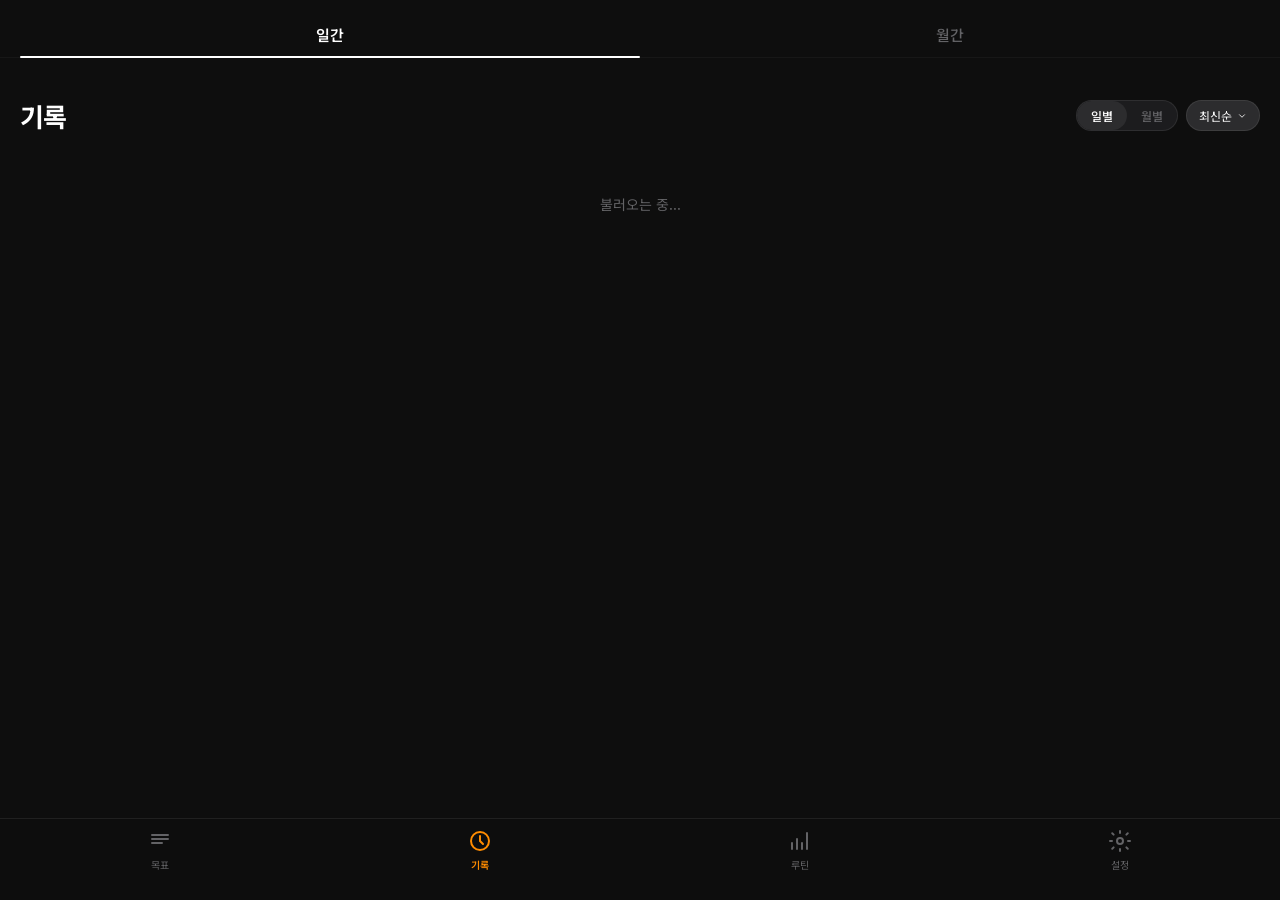
==== commit ecec4537: "Add files via upload" ====
--- a/records.html
+++ b/records.html
@@ -7,39 +7,39 @@
 <link href="https://fonts.googleapis.com/css2?family=Noto+Sans+KR:wght@400;500;600;700&display=swap" rel="stylesheet">
 <link rel="stylesheet" href="common.css">
 <style>
-.filter-btn{display:flex;align-items:center;gap:5px;padding:6px 12px;border-radius:var(--radius-full);background:var(--bg2);border:1px solid var(--border);font-size:12px;color:var(--text-2);cursor:pointer;font-family:inherit;transition:background 0.15s;}
-.filter-btn.active{background:var(--bg3);color:var(--text-1);}
-.filter-btn:disabled{opacity:0.3;cursor:not-allowed;}
-.view-toggle{display:flex;background:var(--bg2);border-radius:var(--radius-full);border:1px solid var(--border);overflow:hidden;}
-.view-btn{padding:6px 14px;font-size:12px;font-weight:500;color:var(--text-3);cursor:pointer;border:none;background:transparent;font-family:inherit;transition:all 0.15s;border-radius:var(--radius-full);}
-.view-btn.active{background:var(--bg3);color:var(--text-1);}
-.date-group{margin-bottom:20px;}
-.date-label{display:flex;justify-content:space-between;font-size:13px;color:var(--text-3);margin-bottom:8px;padding:0 2px;}
-.date-label .date{color:var(--text-2);}
-.cal-header-row{display:flex;justify-content:space-between;align-items:center;margin-bottom:12px;}
-.cal-month-btn{width:30px;height:30px;border-radius:50%;background:var(--bg2);border:1px solid var(--border);display:flex;align-items:center;justify-content:center;cursor:pointer;}
-.cal-month-title{font-size:16px;font-weight:600;}
-.cal-days-header{display:grid;grid-template-columns:repeat(7,1fr);margin-bottom:4px;}
-.cal-day-lbl{text-align:center;font-size:11px;color:var(--text-3);padding:4px 0;}
-.cal-grid{display:grid;grid-template-columns:repeat(7,1fr);gap:3px;}
-.cal-cell{display:flex;flex-direction:column;align-items:center;padding:4px 2px;border-radius:var(--radius-sm);cursor:pointer;transition:background 0.15s;}
-.cal-cell:active{background:var(--bg3);}
-.cal-cell.selected{background:var(--bg3);}
-.cal-num{font-size:13px;color:var(--text-2);line-height:1.4;}
-.cal-num.today{color:var(--orange);font-weight:700;}
-.cal-num.other{color:var(--text-3);opacity:0.4;}
-.cal-pct{font-size:9px;color:var(--text-3);margin-top:1px;}
-.cal-pct.full{color:var(--text-2);}
-.cal-divider{height:0.5px;background:var(--border);margin:16px 0;}
-.cal-selected-label{font-size:13px;color:var(--text-3);margin-bottom:10px;}
-.empty-state{text-align:center;padding:40px 20px;color:var(--text-3);font-size:14px;}
-.record-check{width:20px;height:20px;border-radius:5px;flex-shrink:0;border:1.5px solid var(--border);display:flex;align-items:center;justify-content:center;}
-.record-check.checked{background:var(--orange);border-color:var(--orange);}
-.record-check.checked::after{content:'';width:8px;height:5px;border-left:2px solid white;border-bottom:2px solid white;transform:rotate(-45deg) translate(0.5px,-2px);display:block;}
-.record-done{color:var(--text-3);text-decoration:line-through;}
+.filter-btn { display:flex;align-items:center;gap:5px;padding:6px 12px;border-radius:var(--radius-full);background:var(--bg2);border:1px solid var(--border);font-size:12px;color:var(--text-2);cursor:pointer;font-family:inherit;transition:background 0.15s; }
+.filter-btn.active { background:var(--bg3);color:var(--text-1); }
+.filter-btn:disabled { opacity:0.3;cursor:not-allowed; }
+.view-toggle { display:flex;background:var(--bg2);border-radius:var(--radius-full);border:1px solid var(--border);overflow:hidden; }
+.view-btn { padding:6px 14px;font-size:12px;font-weight:500;color:var(--text-3);cursor:pointer;border:none;background:transparent;font-family:inherit;transition:all 0.15s;border-radius:var(--radius-full); }
+.view-btn.active { background:var(--bg3);color:var(--text-1); }
+.date-group { margin-bottom:20px; }
+.date-label { display:flex;justify-content:space-between;font-size:13px;color:var(--text-3);margin-bottom:8px;padding:0 2px; }
+.date-label .date { color:var(--text-2); }
+.cal-header-row { display:flex;justify-content:space-between;align-items:center;margin-bottom:12px; }
+.cal-month-btn { width:30px;height:30px;border-radius:50%;background:var(--bg2);border:1px solid var(--border);display:flex;align-items:center;justify-content:center;cursor:pointer; }
+.cal-month-title { font-size:16px;font-weight:600; }
+.cal-days-header { display:grid;grid-template-columns:repeat(7,1fr);margin-bottom:4px; }
+.cal-day-lbl { text-align:center;font-size:11px;color:var(--text-3);padding:4px 0; }
+.cal-grid { display:grid;grid-template-columns:repeat(7,1fr);gap:3px; }
+.cal-cell { display:flex;flex-direction:column;align-items:center;padding:4px 2px;border-radius:var(--radius-sm);cursor:pointer;transition:background 0.15s; }
+.cal-cell:active,.cal-cell.selected { background:var(--bg3); }
+.cal-num { font-size:13px;color:var(--text-2);line-height:1.4; }
+.cal-num.today { color:var(--orange);font-weight:700; }
+.cal-num.other { color:var(--text-3);opacity:0.4; }
+.cal-pct { font-size:9px;color:var(--text-3);margin-top:1px; }
+.cal-pct.full { color:var(--text-2); }
+.cal-divider { height:0.5px;background:var(--border);margin:16px 0; }
+.cal-selected-label { font-size:13px;color:var(--text-3);margin-bottom:10px; }
+.empty-state { text-align:center;padding:40px 20px;color:var(--text-3);font-size:14px; }
+.loading { text-align:center;padding:40px 20px;color:var(--text-3);font-size:14px; }
+.record-check { width:20px;height:20px;border-radius:5px;flex-shrink:0;border:1.5px solid var(--border);display:flex;align-items:center;justify-content:center; }
+.record-check.checked { background:var(--orange);border-color:var(--orange); }
+.record-check.checked::after { content:'';width:8px;height:5px;border-left:2px solid white;border-bottom:2px solid white;transform:rotate(-45deg) translate(0.5px,-2px);display:block; }
 </style>
 </head>
 <body>
+<script src="supabase.js"></script>
 <div class="seg-wrap">
   <div class="seg-tab active" id="tab-daily" onclick="switchTab('daily')">일간</div>
   <div class="seg-tab" id="tab-monthly" onclick="switchTab('monthly')">월간</div>
@@ -48,19 +48,26 @@
   <div class="page-header" style="margin-bottom:20px;">
     <div class="page-title">기록</div>
     <div style="display:flex;gap:8px;align-items:center;">
-      <div class="view-toggle"><button class="view-btn active" id="daily-list-btn" onclick="setDailyView('list')">일별</button><button class="view-btn" id="daily-cal-btn" onclick="setDailyView('calendar')">월별</button></div>
-      <button class="filter-btn active" id="daily-sort-btn" onclick="toggleSort('daily')">최신순 <svg width="10" height="10" viewBox="0 0 24 24" fill="none"><path d="M6 9l6 6 6-6" stroke="currentColor" stroke-width="2" stroke-linecap="round"/></svg></button>
+      <div class="view-toggle">
+        <button class="view-btn active" id="daily-list-btn" onclick="setDailyView('list')">일별</button>
+        <button class="view-btn" id="daily-cal-btn" onclick="setDailyView('calendar')">월별</button>
+      </div>
+      <button class="filter-btn active" id="daily-sort-btn" onclick="toggleSort('daily')">
+        최신순 <svg width="10" height="10" viewBox="0 0 24 24" fill="none"><path d="M6 9l6 6 6-6" stroke="currentColor" stroke-width="2" stroke-linecap="round"/></svg>
+      </button>
     </div>
   </div>
-  <div id="daily-list-view"></div>
+  <div id="daily-list-view"><div class="loading">불러오는 중...</div></div>
   <div id="daily-cal-view" style="display:none;"></div>
 </div>
 <div class="content" id="content-monthly" style="display:none;">
   <div class="page-header" style="margin-bottom:20px;">
     <div class="page-title">기록</div>
-    <button class="filter-btn active" id="monthly-sort-btn" onclick="toggleSort('monthly')">최신순 <svg width="10" height="10" viewBox="0 0 24 24" fill="none"><path d="M6 9l6 6 6-6" stroke="currentColor" stroke-width="2" stroke-linecap="round"/></svg></button>
+    <button class="filter-btn active" id="monthly-sort-btn" onclick="toggleSort('monthly')">
+      최신순 <svg width="10" height="10" viewBox="0 0 24 24" fill="none"><path d="M6 9l6 6 6-6" stroke="currentColor" stroke-width="2" stroke-linecap="round"/></svg>
+    </button>
   </div>
-  <div id="monthly-list-view"></div>
+  <div id="monthly-list-view"><div class="loading">불러오는 중...</div></div>
 </div>
 <div class="tab-bar">
   <a class="tab-item" href="index.html"><svg class="tab-icon" viewBox="0 0 24 24" fill="none"><path d="M4 6h16M4 10h16M4 14h10" stroke="#636366" stroke-width="2" stroke-linecap="round"/></svg><span class="tab-label">목표</span></a>
@@ -69,35 +76,174 @@
   <a class="tab-item" href="settings.html"><svg class="tab-icon" viewBox="0 0 24 24" fill="none"><circle cx="12" cy="12" r="3" stroke="#636366" stroke-width="2"/><path d="M12 2v2M12 20v2M4.22 4.22l1.42 1.42M18.36 18.36l1.42 1.42M2 12h2M20 12h2M4.22 19.78l1.42-1.42M18.36 5.64l1.42-1.42" stroke="#636366" stroke-width="2" stroke-linecap="round"/></svg><span class="tab-label">설정</span></a>
 </div>
 <script>
-const SUPABASE_URL='https://jlunlauuugokqqtgrdhz.supabase.co';
-const SUPABASE_KEY='eyJhbGciOiJIUzI1NiIsInR5cCI6IkpXVCJ9.eyJpc3MiOiJzdXBhYmFzZSIsInJlZiI6ImpsdW5sYXV1dWdva3FxdGdyZGh6Iiwicm9sZSI6ImFub24iLCJpYXQiOjE3NzY5Nzc2NzQsImV4cCI6MjA5MjU1MzY3NH0.mJerXjdhWVBirtMnyp-MbuVG31Y5EyDoxWAIQNLmSwg';
-async function api(path,opts={}){const res=await fetch(`${SUPABASE_URL}/rest/v1/${path}`,{headers:{'apikey':SUPABASE_KEY,'Authorization':`Bearer ${SUPABASE_KEY}`,'Content-Type':'application/json','Prefer':opts.prefer||''},method:opts.method||'GET',body:opts.body?JSON.stringify(opts.body):undefined});if(res.status===204)return null;return res.json();}
-
-const DAYS=['일','월','화','수','목','금','토'];
-const today=new Date();
+const DAYS = ['일','월','화','수','목','금','토'];
+const today = new Date();
 let currentTab='daily', dailySortDesc=true, monthlySortDesc=true;
 let calYear=today.getFullYear(), calMonth=today.getMonth(), selectedCalDate=null;
 let dailyRecords=[], monthlyRecords=[];
 
-function switchTab(tab){currentTab=tab;document.getElementById('tab-daily').classList.toggle('active',tab==='daily');document.getElementById('tab-monthly').classList.toggle('active',tab==='monthly');document.getElementById('content-daily').style.display=tab==='daily'?'block':'none';document.getElementById('content-monthly').style.display=tab==='monthly'?'block':'none';}
-
-function setDailyView(view){document.getElementById('daily-list-btn').classList.toggle('active',view==='list');document.getElementById('daily-cal-btn').classList.toggle('active',view==='calendar');document.getElementById('daily-list-view').style.display=view==='list'?'block':'none';document.getElementById('daily-cal-view').style.display=view==='calendar'?'block':'none';const s=document.getElementById('daily-sort-btn');s.disabled=view==='calendar';s.classList.toggle('active',view!=='calendar');if(view==='calendar')renderCalendar();}
-
-function toggleSort(type){if(type==='daily'){dailySortDesc=!dailySortDesc;document.getElementById('daily-sort-btn').innerHTML=dailySortDesc?'최신순 <svg width="10" height="10" viewBox="0 0 24 24" fill="none"><path d="M6 9l6 6 6-6" stroke="currentColor" stroke-width="2" stroke-linecap="round"/></svg>':'오래된순 <svg width="10" height="10" viewBox="0 0 24 24" fill="none"><path d="M6 15l6-6 6 6" stroke="currentColor" stroke-width="2" stroke-linecap="round"/></svg>';renderDailyList();}else{monthlySortDesc=!monthlySortDesc;document.getElementById('monthly-sort-btn').innerHTML=monthlySortDesc?'최신순 <svg width="10" height="10" viewBox="0 0 24 24" fill="none"><path d="M6 9l6 6 6-6" stroke="currentColor" stroke-width="2" stroke-linecap="round"/></svg>':'오래된순 <svg width="10" height="10" viewBox="0 0 24 24" fill="none"><path d="M6 15l6-6 6 6" stroke="currentColor" stroke-width="2" stroke-linecap="round"/></svg>';renderMonthlyList();}}
-
-function itemsHtml(items){if(!items||items.length===0)return '<div class="empty-state" style="padding:12px 0;">항목 없음</div>';return items.map(i=>`<div class="todo-item"><div class="record-check ${i.done?'checked':''}"></div><span class="todo-text ${i.done?'record-done':''}">${i.text}</span></div>`).join('');}
-
-function renderDailyList(){const sorted=[...dailyRecords].sort((a,b)=>dailySortDesc?b.record_date.localeCompare(a.record_date):a.record_date.localeCompare(b.record_date));const el=document.getElementById('daily-list-view');if(sorted.length===0){el.innerHTML=`<div class="empty-state">아직 기록이 없어요 📝</div>`;return;}el.innerHTML=sorted.map(rec=>{const[y,m,d]=rec.record_date.split('-');const dow=DAYS[new Date(y,m-1,d).getDay()]+'요일';const items=typeof rec.items==='string'?JSON.parse(rec.items):rec.items||[];return`<div class="date-group"><div class="date-label"><span class="date">${parseInt(m)}월 ${parseInt(d)}일</span><span>${dow}</span></div><div class="todo-list">${itemsHtml(items)}</div></div>`;}).join('');}
-
-function renderMonthlyList(){const sorted=[...monthlyRecords].sort((a,b)=>monthlySortDesc?b.record_date.localeCompare(a.record_date):a.record_date.localeCompare(b.record_date));const el=document.getElementById('monthly-list-view');if(sorted.length===0){el.innerHTML=`<div class="empty-state">아직 기록이 없어요 📝</div>`;return;}const groups={};sorted.forEach(rec=>{const[y,m]=rec.record_date.split('-');const key=`${y}년 ${parseInt(m)}월`;if(!groups[key])groups[key]=[];groups[key].push(rec);});el.innerHTML=Object.entries(groups).map(([label,recs])=>`<div class="date-group"><div class="date-label"><span class="date">${label}</span></div><div class="todo-list">${recs.flatMap(r=>{const items=typeof r.items==='string'?JSON.parse(r.items):r.items||[];return items;}).map(i=>`<div class="todo-item"><div class="record-check ${i.done?'checked':''}"></div><span class="todo-text ${i.done?'record-done':''}">${i.text}</span></div>`).join('')}</div></div>`).join('');}
-
-function renderCalendar(){const pctMap={};dailyRecords.forEach(r=>{pctMap[r.record_date]=r.pct;});const firstDay=new Date(calYear,calMonth,1).getDay();const daysInMonth=new Date(calYear,calMonth+1,0).getDate();const prevDays=new Date(calYear,calMonth,0).getDate();let cells='';for(let i=firstDay-1;i>=0;i--)cells+=`<div class="cal-cell"><span class="cal-num other">${prevDays-i}</span></div>`;for(let d=1;d<=daysInMonth;d++){const key=`${calYear}-${String(calMonth+1).padStart(2,'0')}-${String(d).padStart(2,'0')}`;const isToday=calYear===today.getFullYear()&&calMonth===today.getMonth()&&d===today.getDate();const isSel=selectedCalDate===key;const pct=pctMap[key];cells+=`<div class="cal-cell ${isSel?'selected':''}" onclick="selectCalDate('${key}')"><span class="cal-num ${isToday?'today':''}">${d}</span>${pct!==undefined?`<span class="cal-pct ${pct===100?'full':''}">${pct}%</span>`:''}</div>`;}const remaining=42-firstDay-daysInMonth+(firstDay===0?7:0);for(let d=1;d<=Math.min(remaining,7);d++)cells+=`<div class="cal-cell"><span class="cal-num other">${d}</span></div>`;let selHtml='';if(selectedCalDate){const[y,m,d]=selectedCalDate.split('-');const rec=dailyRecords.find(r=>r.record_date===selectedCalDate);const dow=DAYS[new Date(y,m-1,d).getDay()]+'요일';const items=rec?(typeof rec.items==='string'?JSON.parse(rec.items):rec.items||[]):[];selHtml=`<div class="cal-divider"></div><div class="cal-selected-label">${parseInt(m)}월 ${parseInt(d)}일 ${dow}</div><div class="todo-list">${items.length?itemsHtml(items):'<div class="empty-state" style="padding:16px 0;">이 날의 기록이 없어요</div>'}</div>`;}document.getElementById('daily-cal-view').innerHTML=`<div class="cal-header-row"><div class="cal-month-btn" onclick="changeCalMonth(-1)"><svg width="12" height="12" viewBox="0 0 24 24" fill="none"><path d="M15 18l-6-6 6-6" stroke="white" stroke-width="2" stroke-linecap="round"/></svg></div><span class="cal-month-title">${calYear}년 ${calMonth+1}월</span><div class="cal-month-btn" onclick="changeCalMonth(1)"><svg width="12" height="12" viewBox="0 0 24 24" fill="none"><path d="M9 18l6-6-6-6" stroke="white" stroke-width="2" stroke-linecap="round"/></svg></div></div><div class="cal-days-header">${DAYS.map(d=>`<div class="cal-day-lbl">${d}</div>`).join('')}</div><div class="cal-grid">${cells}</div>${selHtml}`;}
-
-function selectCalDate(key){selectedCalDate=selectedCalDate===key?null:key;renderCalendar();}
-function changeCalMonth(dir){calMonth+=dir;if(calMonth>11){calMonth=0;calYear++;}if(calMonth<0){calMonth=11;calYear--;}renderCalendar();}
-
-async function init(){const[dr,mr]=await Promise.all([api('records?type=eq.daily&order=record_date.desc'),api('records?type=eq.monthly&order=record_date.desc')]);dailyRecords=dr||[];monthlyRecords=mr||[];renderDailyList();renderMonthlyList();}
-init();
+function switchTab(tab) {
+  currentTab=tab;
+  document.getElementById('tab-daily').classList.toggle('active',tab==='daily');
+  document.getElementById('tab-monthly').classList.toggle('active',tab==='monthly');
+  document.getElementById('content-daily').style.display=tab==='daily'?'block':'none';
+  document.getElementById('content-monthly').style.display=tab==='monthly'?'block':'none';
+}
+function setDailyView(view) {
+  document.getElementById('daily-list-btn').classList.toggle('active',view==='list');
+  document.getElementById('daily-cal-btn').classList.toggle('active',view==='calendar');
+  document.getElementById('daily-list-view').style.display=view==='list'?'block':'none';
+  document.getElementById('daily-cal-view').style.display=view==='calendar'?'block':'none';
+  const btn=document.getElementById('daily-sort-btn');
+  btn.disabled=view==='calendar'; btn.classList.toggle('active',view!=='calendar');
+  if(view==='calendar') renderCalendar();
+}
+function toggleSort(type) {
+  if(type==='daily') {
+    dailySortDesc=!dailySortDesc;
+    document.getElementById('daily-sort-btn').innerHTML=dailySortDesc
+      ?'최신순 <svg width="10" height="10" viewBox="0 0 24 24" fill="none"><path d="M6 9l6 6 6-6" stroke="currentColor" stroke-width="2" stroke-linecap="round"/></svg>'
+      :'오래된순 <svg width="10" height="10" viewBox="0 0 24 24" fill="none"><path d="M6 15l6-6 6 6" stroke="currentColor" stroke-width="2" stroke-linecap="round"/></svg>';
+    renderDailyList();
+  } else {
+    monthlySortDesc=!monthlySortDesc;
+    document.getElementById('monthly-sort-btn').innerHTML=monthlySortDesc
+      ?'최신순 <svg width="10" height="10" viewBox="0 0 24 24" fill="none"><path d="M6 9l6 6 6-6" stroke="currentColor" stroke-width="2" stroke-linecap="round"/></svg>'
+      :'오래된순 <svg width="10" height="10" viewBox="0 0 24 24" fill="none"><path d="M6 15l6-6 6 6" stroke="currentColor" stroke-width="2" stroke-linecap="round"/></svg>';
+    renderMonthlyList();
+  }
+}
+
+async function loadDailyRecords() {
+  // 날짜별 체크 기록 집계
+  const [items, checks] = await Promise.all([
+    sb.get('/items?type=eq.daily&order=created_at.asc'),
+    sb.get('/checks?select=item_id,check_date')
+  ]);
+  if (!Array.isArray(items)||!Array.isArray(checks)) { dailyRecords=[]; renderDailyList(); return; }
+  // 날짜별 그룹핑
+  const dateMap = {};
+  checks.forEach(c => {
+    if (!dateMap[c.check_date]) dateMap[c.check_date] = new Set();
+    dateMap[c.check_date].add(c.item_id);
+  });
+  dailyRecords = Object.entries(dateMap).map(([date, checkedIds]) => {
+    const dayItems = items.map(i => ({ id:i.id, text:i.text, done:checkedIds.has(i.id) }));
+    const done = dayItems.filter(i=>i.done).length;
+    const pct = dayItems.length ? Math.round(done/dayItems.length*100) : 0;
+    return { date, pct, items: dayItems };
+  });
+  renderDailyList();
+}
+
+async function loadMonthlyRecords() {
+  const [items, checks] = await Promise.all([
+    sb.get('/items?type=eq.monthly&order=created_at.asc'),
+    sb.get('/checks?select=item_id,check_date&item_id=in.(' + 'select_monthly' + ')')
+  ]);
+  // 월별 체크는 check_date가 YYYY-M 형식
+  const checksAll = await sb.get('/checks?select=item_id,check_date');
+  if (!Array.isArray(items)||!Array.isArray(checksAll)) { monthlyRecords=[]; renderMonthlyList(); return; }
+  const monthlyItemIds = new Set((Array.isArray(items)?items:[]).map(i=>i.id));
+  const monthMap = {};
+  checksAll.filter(c=>monthlyItemIds.has(c.item_id)).forEach(c => {
+    if (!monthMap[c.check_date]) monthMap[c.check_date] = new Set();
+    monthMap[c.check_date].add(c.item_id);
+  });
+  monthlyRecords = Object.entries(monthMap).map(([date, checkedIds]) => {
+    const monthItems = items.map(i=>({id:i.id,text:i.text,done:checkedIds.has(i.id)}));
+    return { date, items: monthItems };
+  });
+  renderMonthlyList();
+}
+
+function renderDailyList() {
+  const sorted = [...dailyRecords].sort((a,b)=>dailySortDesc?b.date.localeCompare(a.date):a.date.localeCompare(b.date));
+  const el = document.getElementById('daily-list-view');
+  if (!sorted.length) { el.innerHTML=`<div class="empty-state">아직 기록이 없어요 📝</div>`; return; }
+  el.innerHTML = sorted.map(rec => {
+    const parts = rec.date.split('-');
+    const dt = new Date(parts[0],parts[1]-1,parts[2]);
+    const dow = DAYS[dt.getDay()]+'요일';
+    return `<div class="date-group">
+      <div class="date-label"><span class="date">${parts[1]}월 ${parts[2]}일</span><span>${dow}</span></div>
+      <div class="todo-list">${(rec.items||[]).map(i=>`
+        <div class="todo-item">
+          <div class="record-check ${i.done?'checked':''}"></div>
+          <span class="todo-text ${i.done?'done':''}" style="${i.done?'color:var(--text-3);text-decoration:line-through;':''}">${i.text}</span>
+        </div>`).join('')}</div>
+    </div>`;
+  }).join('');
+}
+
+function renderMonthlyList() {
+  const sorted = [...monthlyRecords].sort((a,b)=>monthlySortDesc?b.date.localeCompare(a.date):a.date.localeCompare(b.date));
+  const el = document.getElementById('monthly-list-view');
+  if (!sorted.length) { el.innerHTML=`<div class="empty-state">아직 기록이 없어요 📝</div>`; return; }
+  el.innerHTML = sorted.map(rec => {
+    const [y,m] = rec.date.split('-');
+    return `<div class="date-group">
+      <div class="date-label"><span class="date">${parseInt(m)}월, ${y}년</span></div>
+      <div class="todo-list">${(rec.items||[]).map(i=>`
+        <div class="todo-item">
+          <div class="record-check ${i.done?'checked':''}"></div>
+          <span class="todo-text ${i.done?'done':''}" style="${i.done?'color:var(--text-3);text-decoration:line-through;':''}">${i.text}</span>
+        </div>`).join('')}</div>
+    </div>`;
+  }).join('');
+}
+
+function renderCalendar() {
+  const pctMap = {};
+  dailyRecords.forEach(r => { pctMap[r.date]=r.pct; });
+  const firstDay=new Date(calYear,calMonth,1).getDay();
+  const daysInMonth=new Date(calYear,calMonth+1,0).getDate();
+  const prevDays=new Date(calYear,calMonth,0).getDate();
+  let cells='';
+  for(let i=firstDay-1;i>=0;i--) cells+=`<div class="cal-cell"><span class="cal-num other">${prevDays-i}</span></div>`;
+  for(let d=1;d<=daysInMonth;d++) {
+    const key=`${calYear}-${calMonth+1}-${d}`;
+    const isToday=calYear===today.getFullYear()&&calMonth===today.getMonth()&&d===today.getDate();
+    const isSel=selectedCalDate===key;
+    const pct=pctMap[key];
+    cells+=`<div class="cal-cell ${isSel?'selected':''}" onclick="selectCalDate('${key}')">
+      <span class="cal-num ${isToday?'today':''}">${d}</span>
+      ${pct!==undefined?`<span class="cal-pct ${pct===100?'full':''}">${pct}%</span>`:''}
+    </div>`;
+  }
+  const rem=42-firstDay-daysInMonth+(firstDay===0?7:0);
+  for(let d=1;d<=Math.min(rem,7);d++) cells+=`<div class="cal-cell"><span class="cal-num other">${d}</span></div>`;
+  let selHtml='';
+  if(selectedCalDate) {
+    const [y,m,d]=selectedCalDate.split('-');
+    const rec=dailyRecords.find(r=>r.date===selectedCalDate);
+    const dow=DAYS[new Date(y,m-1,d).getDay()]+'요일';
+    selHtml=`<div class="cal-divider"></div>
+      <div class="cal-selected-label">${m}월 ${d}일 ${dow}</div>
+      <div class="todo-list">${rec?rec.items.map(i=>`
+        <div class="todo-item">
+          <div class="record-check ${i.done?'checked':''}"></div>
+          <span class="todo-text" style="${i.done?'color:var(--text-3);text-decoration:line-through;':''}">${i.text}</span>
+        </div>`).join(''):'<div class="empty-state" style="padding:16px 0;">이 날의 기록이 없어요</div>'}</div>`;
+  }
+  document.getElementById('daily-cal-view').innerHTML=`
+    <div class="cal-header-row">
+      <div class="cal-month-btn" onclick="changeCalMonth(-1)"><svg width="12" height="12" viewBox="0 0 24 24" fill="none"><path d="M15 18l-6-6 6-6" stroke="white" stroke-width="2" stroke-linecap="round"/></svg></div>
+      <span class="cal-month-title">${calYear}년 ${calMonth+1}월</span>
+      <div class="cal-month-btn" onclick="changeCalMonth(1)"><svg width="12" height="12" viewBox="0 0 24 24" fill="none"><path d="M9 18l6-6-6-6" stroke="white" stroke-width="2" stroke-linecap="round"/></svg></div>
+    </div>
+    <div class="cal-days-header">${DAYS.map(d=>`<div class="cal-day-lbl">${d}</div>`).join('')}</div>
+    <div class="cal-grid">${cells}</div>${selHtml}`;
+}
+function selectCalDate(key) { selectedCalDate=selectedCalDate===key?null:key; renderCalendar(); }
+function changeCalMonth(dir) {
+  calMonth+=dir;
+  if(calMonth>11){calMonth=0;calYear++;} if(calMonth<0){calMonth=11;calYear--;}
+  renderCalendar();
+}
+
+loadDailyRecords();
+loadMonthlyRecords();
 </script>
 </body>
 </html>
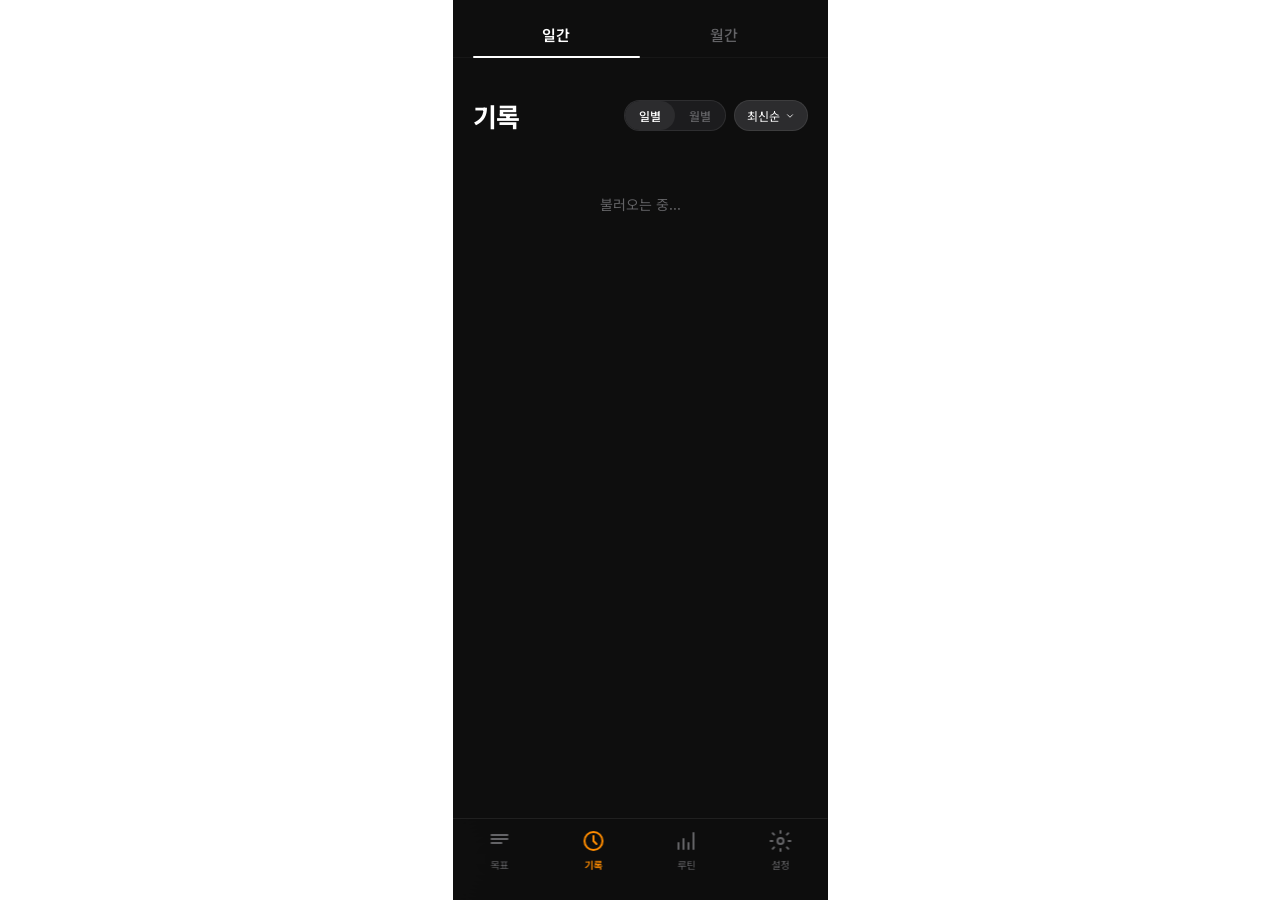
==== commit 60372d4c: "Add files via upload" ====
--- a/records.html
+++ b/records.html
@@ -39,6 +39,7 @@
 </style>
 </head>
 <body>
+<div class="app-wrap">
 <script src="supabase.js"></script>
 <div class="seg-wrap">
   <div class="seg-tab active" id="tab-daily" onclick="switchTab('daily')">일간</div>
@@ -245,5 +246,6 @@
 loadDailyRecords();
 loadMonthlyRecords();
 </script>
+</div>
 </body>
 </html>
--- a/common.css
+++ b/common.css
@@ -20,9 +20,19 @@
 
 body {
   font-family: 'Noto Sans KR', -apple-system, BlinkMacSystemFont, sans-serif;
-  background: var(--bg);
+  background: #FFFFFF;
   min-height: 100vh;
   color: var(--text-1);
+  display: flex;
+  justify-content: center;
+}
+
+.app-wrap {
+  width: 375px;
+  min-height: 100vh;
+  background: var(--bg);
+  position: relative;
+  flex-shrink: 0;
 }
 
 
@@ -66,7 +76,7 @@
 .content {
   flex: 1;
   overflow-y: auto;
-  padding: 40px 20px 90px;
+  padding: 40px 20px 120px;
   -ms-overflow-style: none;
   scrollbar-width: none;
 }
@@ -213,18 +223,20 @@
 /* FAB */
 .fab {
   position: fixed;
-  bottom: 94px; right: 16px;
+  bottom: 94px;
+  left: 50%;
+  transform: translateX(138px);
   width: 52px; height: 52px;
   border-radius: 50%;
   background: var(--orange);
   box-shadow: 0 4px 20px rgba(255,140,0,0.45);
   display: flex; align-items: center; justify-content: center;
   cursor: pointer;
-  transition: transform 0.15s, box-shadow 0.15s;
+  transition: opacity 0.15s;
   z-index: 50;
   border: none;
 }
-.fab:active { transform: scale(0.93); }.fab-icon { position: relative; width: 18px; height: 18px; }
+.fab:active { opacity: 0.85; }.fab-icon { position: relative; width: 18px; height: 18px; }
 .fab-icon::before, .fab-icon::after {
   content: ''; position: absolute;
   background: white; border-radius: 2px;
@@ -236,7 +248,10 @@
 /* Tab bar */
 .tab-bar {
   position: fixed;
-  bottom: 0; left: 0; right: 0;
+  bottom: 0;
+  left: 50%;
+  transform: translateX(-50%);
+  width: 375px;
   background: rgba(14,14,14,0.94);
   backdrop-filter: blur(20px);
   -webkit-backdrop-filter: blur(20px);
